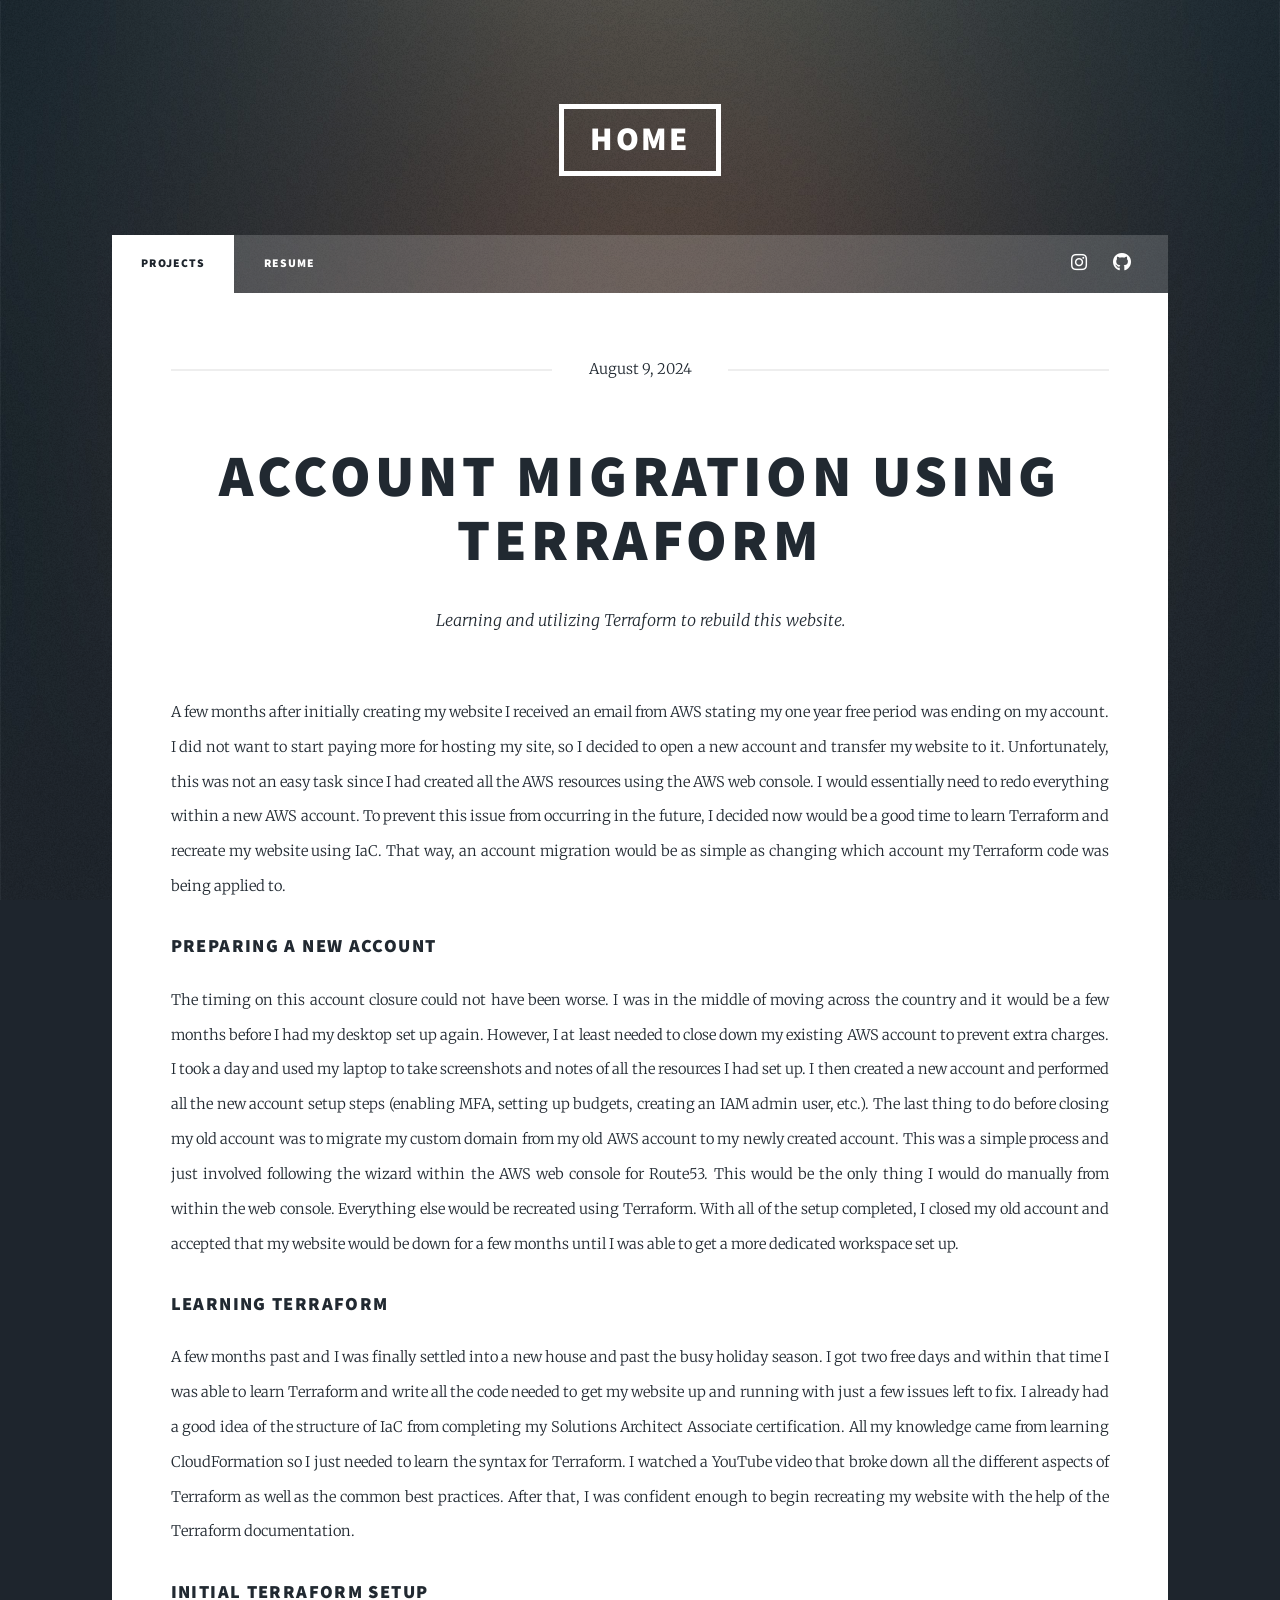
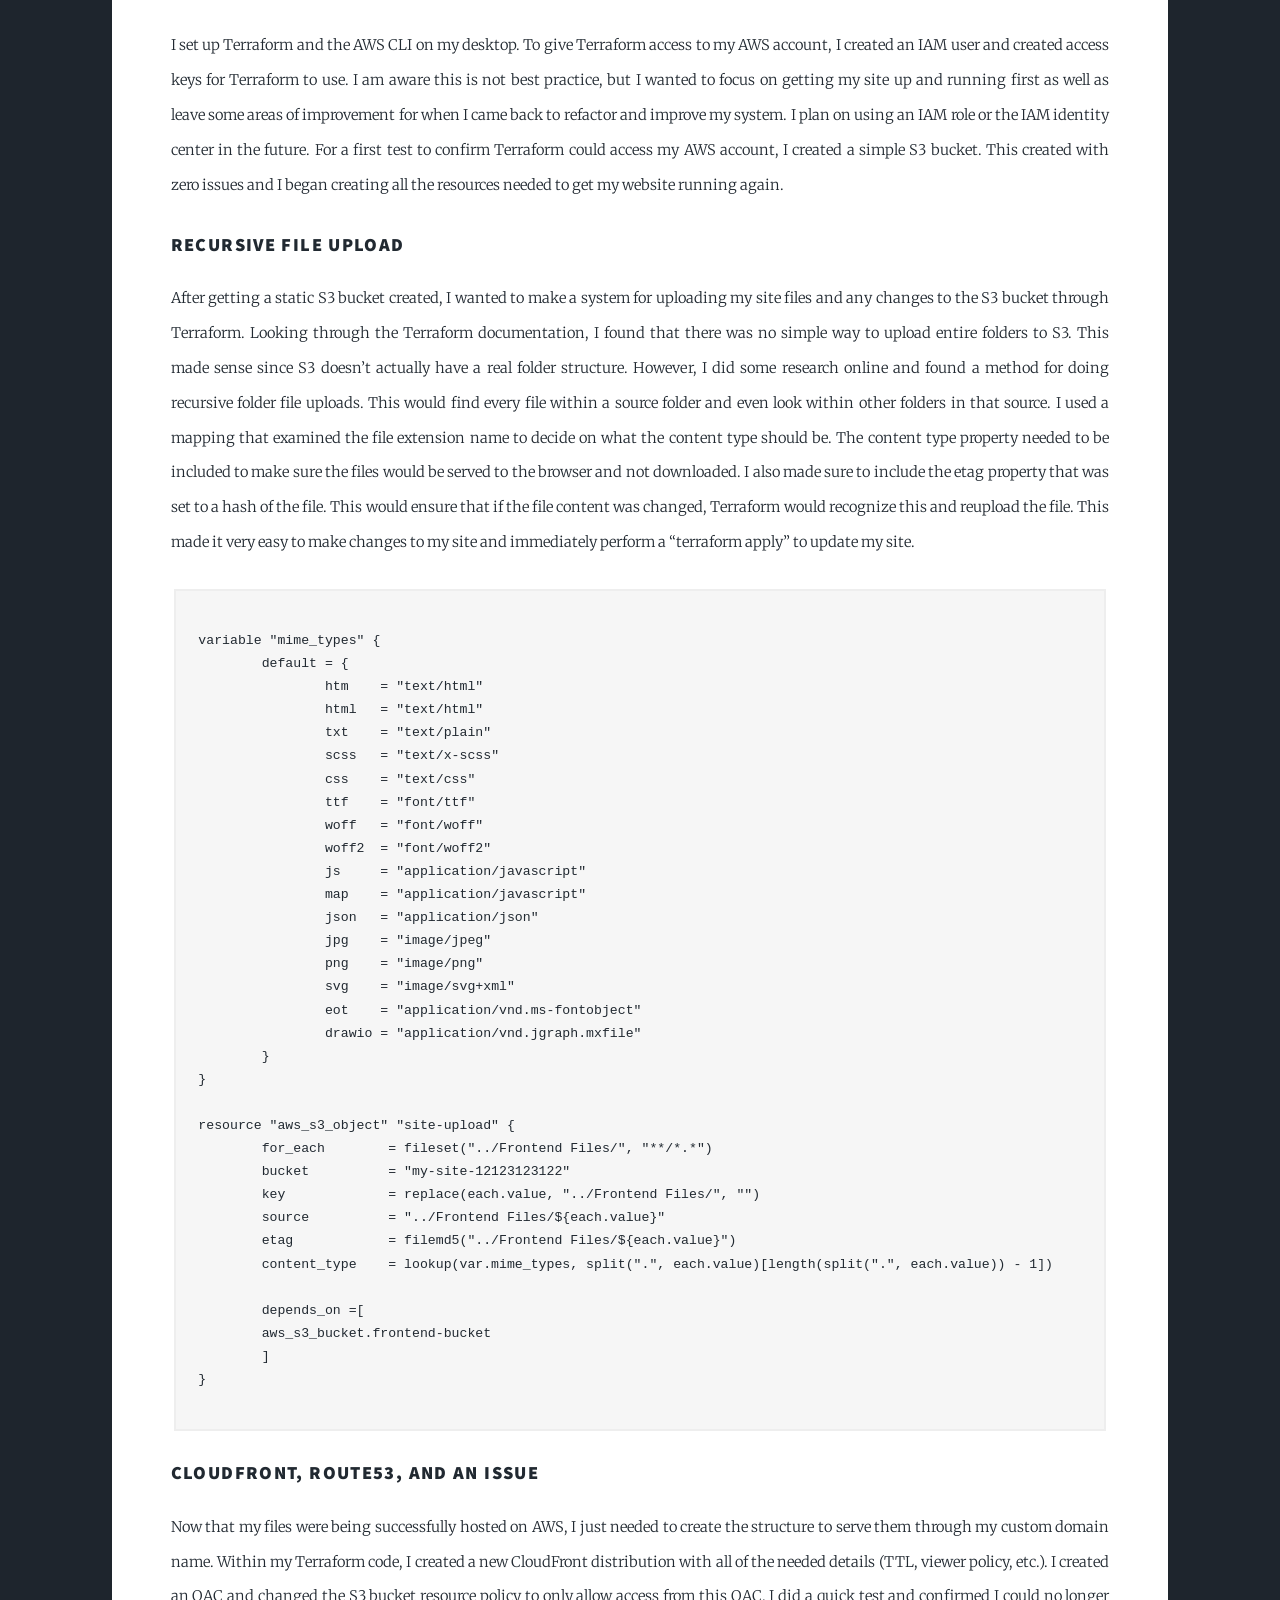
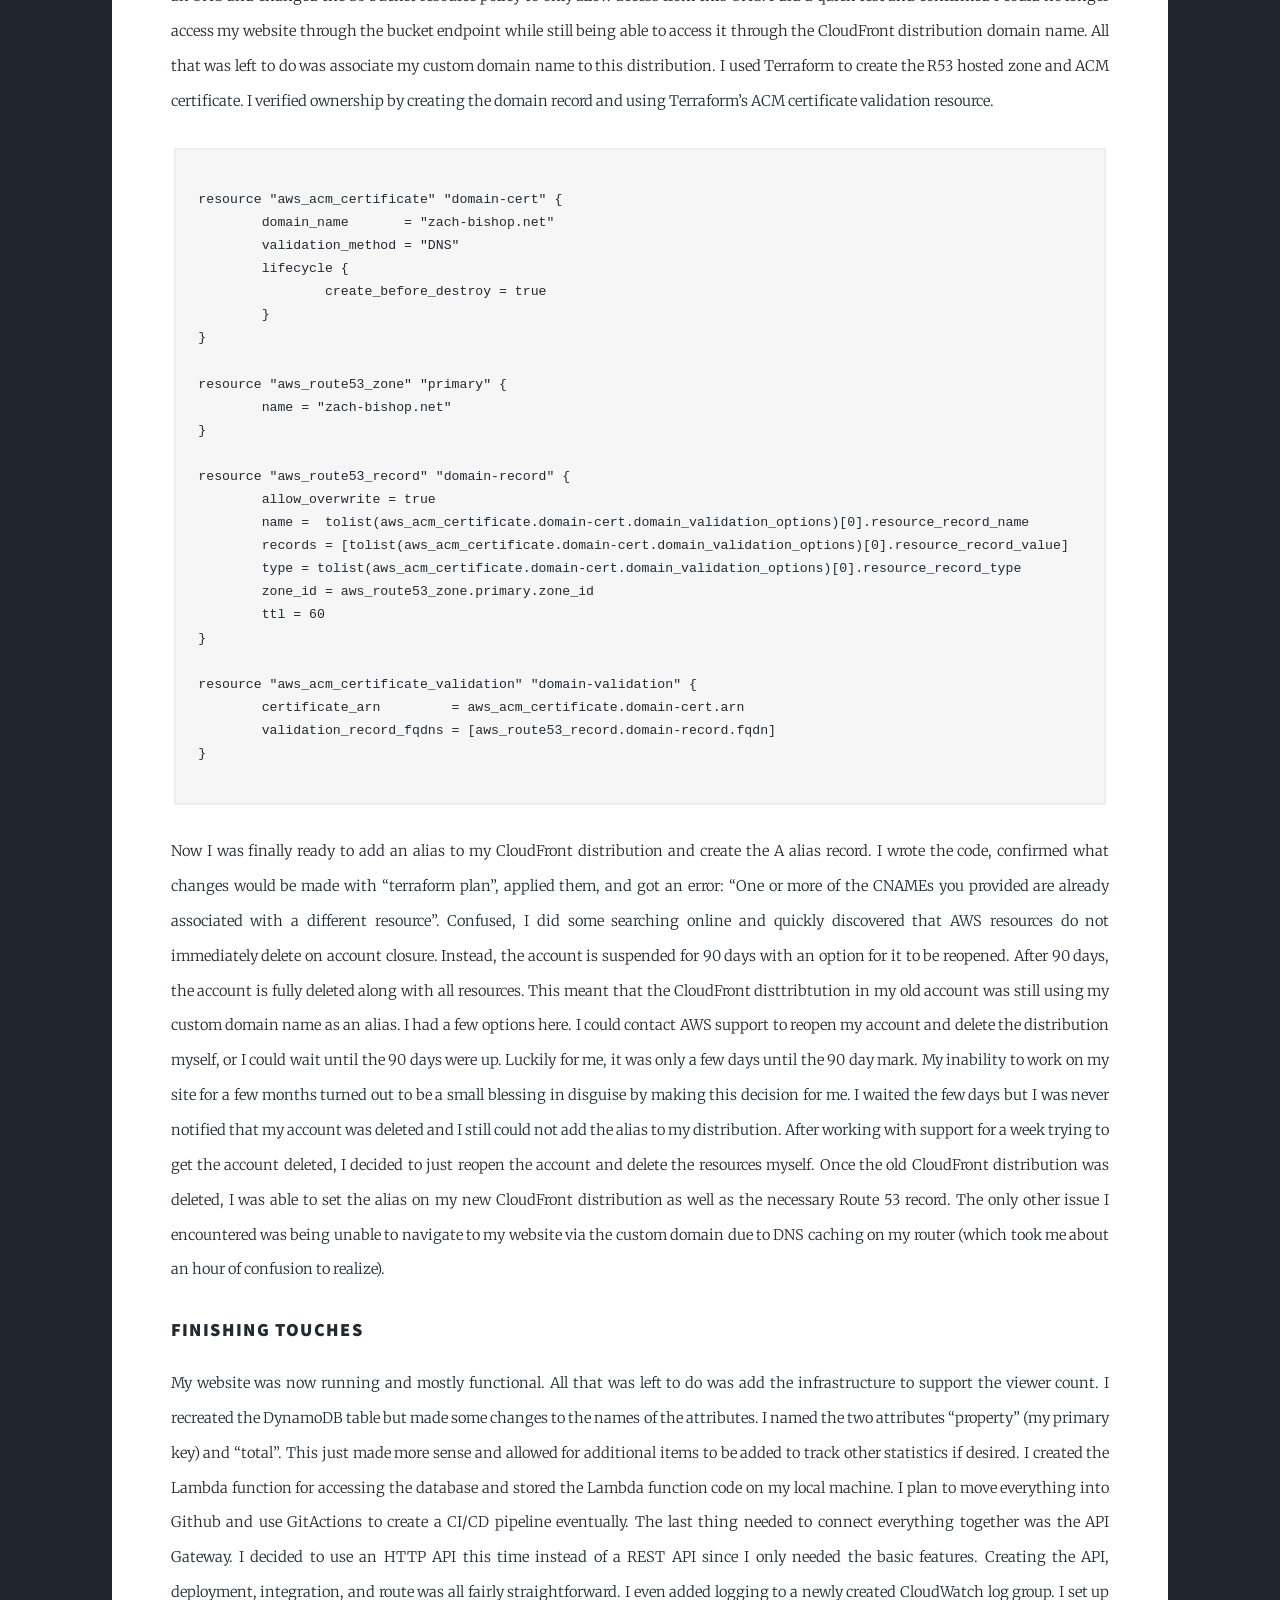
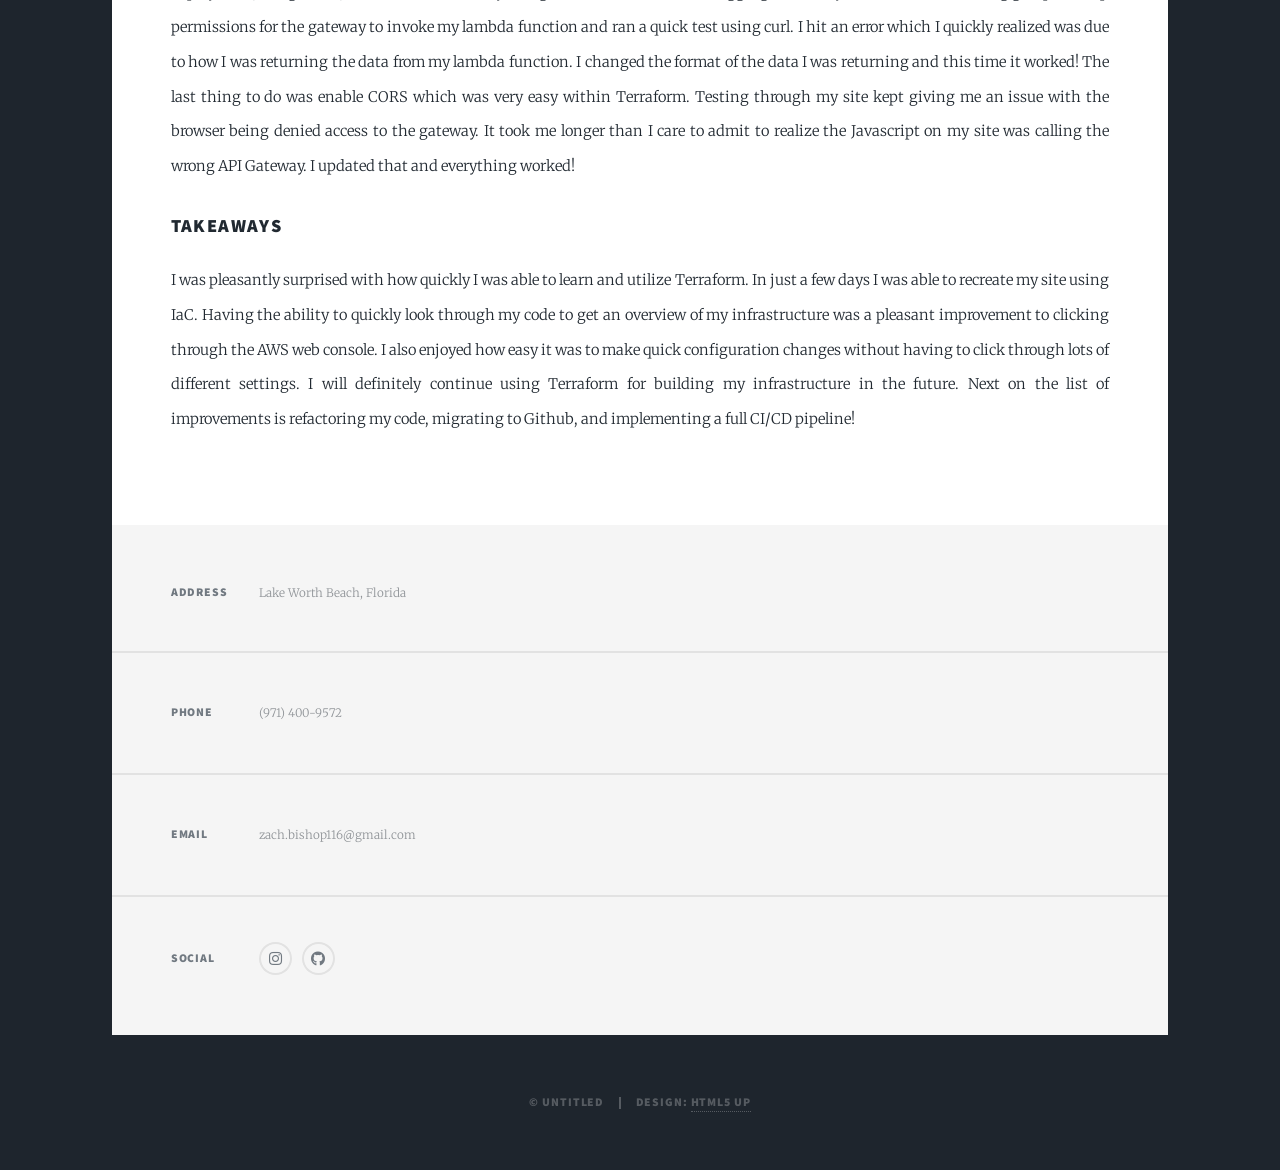
==== site/account_migration_post.html @ 1897e654 "initial infrastructure and site setup" ====
<!DOCTYPE HTML>
<!--
	Massively by HTML5 UP
	html5up.net | @ajlkn
	Free for personal and commercial use under the CCA 3.0 license (html5up.net/license)
-->
<html>
	<head>
		<title>Zach's Site - Account Migration</title>
		<meta charset="utf-8" />
		<meta name="viewport" content="width=device-width, initial-scale=1, user-scalable=no" />
		<link rel="stylesheet" href="assets/css/main.css" />
		<noscript><link rel="stylesheet" href="assets/css/noscript.css" /></noscript>
	</head>
	<body class="is-preload">

		<!-- Wrapper -->
			<div id="wrapper">

				<!-- Header -->
					<header id="header">
						<a href="index.html" class="logo">Home</a>
					</header>

				<!-- Nav -->
					<nav id="nav">
						<ul class="links">
							<li class="active"><a href="index.html">Projects</a></li>
							<li><a href="resume.html">Resume</a></li>
						</ul>
						<ul class="icons">
							<li><a href="https://www.instagram.com/zach_the_bish/" class="icon brands fa-instagram"><span class="label">Instagram</span></a></li>
							<li><a href="https://github.com/Zach116" class="icon brands fa-github"><span class="label">GitHub</span></a></li>
						</ul>
					</nav>

				<!-- Main -->
					<div id="main">

						<!-- Post -->
							<section class="post">
								<header class="major">
									<span class="date">August 9, 2024</span>
									<h1>Account Migration Using Terraform</h1>
									<p>Learning and utilizing Terraform to rebuild this website.</p>
								</header>


								<p>A few months after initially creating my website I received an email from AWS stating my one year free period was ending on my account. I did not want to start paying more for hosting my site, so I decided to open a new account and transfer my website to it. Unfortunately, this was not an easy task since I had created all the AWS resources using the AWS web console. I would essentially need to redo everything within a new AWS account. To prevent this issue from occurring in the future, I decided now would be a good time to learn Terraform and recreate my website using IaC. That way, an account migration would be as simple as changing which account my Terraform code was being applied to.</p>

								<h3>Preparing a New Account</h3>
								<p>The timing on this account closure could not have been worse. I was in the middle of moving across the country and it would be a few months before I had my desktop set up again. However, I at least needed to close down my existing AWS account to prevent extra charges. I took a day and used my laptop to take screenshots and notes of all the resources I had set up. I then created a new account and performed all the new account setup steps (enabling MFA, setting up budgets, creating an IAM admin user, etc.). The last thing to do before closing my old account was to migrate my custom domain from my old AWS account to my newly created account. This was a simple process and just involved following the wizard within the AWS web console for Route53. This would be the only thing I would do manually from within the web console. Everything else would be recreated using Terraform. With all of the setup completed, I closed my old account and accepted that my website would be down for a few months until I was able to get a more dedicated workspace set up.</p>
								
								<h3>Learning Terraform</h3>
								<p>A few months past and I was finally settled into a new house and past the busy holiday season. I got two free days and within that time I was able to learn Terraform and write all the code needed to get my website up and running with just a few issues left to fix. I already had a good idea of the structure of IaC from completing my Solutions Architect Associate certification. All my knowledge came from learning CloudFormation so I just needed to learn the syntax for Terraform. I watched a YouTube video that broke down all the different aspects of Terraform as well as the common best practices. After that, I was confident enough to begin recreating my website with the help of the Terraform documentation.</p>

								<h3>Initial Terraform Setup</h3>
								<p>I set up Terraform and the AWS CLI on my desktop. To give Terraform access to my AWS account, I created an IAM user and created access keys for Terraform to use. I am aware this is not best practice, but I wanted to focus on getting my site up and running first as well as leave some areas of improvement for when I came back to refactor and improve my system. I plan on using an IAM role or the IAM identity center in the future. For a first test to confirm Terraform could access my AWS account, I created a simple S3 bucket. This created with zero issues and I began creating all the resources needed to get my website running again.</p>

								<h3>Recursive File Upload</h3>
								<p>After getting a static S3 bucket created, I wanted to make a system for uploading my site files and any changes to the S3 bucket through Terraform. Looking through the Terraform documentation, I found that there was no simple way to upload entire folders to S3. This made sense since S3 doesn’t actually have a real folder structure. However, I did some research online and found a method for doing recursive folder file uploads. This would find every file within a source folder and even look within other folders in that source. I used a mapping that examined the file extension name to decide on what the content type should be. The content type property needed to be included to make sure the files would be served to the browser and not downloaded. I also made sure to include the etag property that was set to a hash of the file. This would ensure that if the file content was changed, Terraform would recognize this and reupload the file. This made it very easy to make changes to my site and immediately perform a “terraform apply” to update my site.</p>
								<pre><code>
variable "mime_types" {
	default = {
		htm    = "text/html"
		html   = "text/html"
		txt    = "text/plain"
		scss   = "text/x-scss"
		css    = "text/css"
		ttf    = "font/ttf"
		woff   = "font/woff"
		woff2  = "font/woff2"
		js     = "application/javascript"
		map    = "application/javascript"
		json   = "application/json"
		jpg    = "image/jpeg"
		png    = "image/png"
		svg    = "image/svg+xml"
		eot    = "application/vnd.ms-fontobject"
		drawio = "application/vnd.jgraph.mxfile"
	}
}
	
resource "aws_s3_object" "site-upload" {
	for_each        = fileset("../Frontend Files/", "**/*.*")
	bucket          = "my-site-12123123122"
	key             = replace(each.value, "../Frontend Files/", "")
	source          = "../Frontend Files/${each.value}"
	etag            = filemd5("../Frontend Files/${each.value}")
	content_type    = lookup(var.mime_types, split(".", each.value)[length(split(".", each.value)) - 1])

	depends_on =[
	aws_s3_bucket.frontend-bucket
	]
}
								</code></pre>
								
								<h3>CloudFront, Route53, and an Issue</h3>
								<p>Now that my files were being successfully hosted on AWS, I just needed to create the structure to serve them through my custom domain name. Within my Terraform code, I created a new CloudFront distribution with all of the needed details (TTL, viewer policy, etc.). I created an OAC and changed the S3 bucket resource policy to only allow access from this OAC. I did a quick test and confirmed I could no longer access my website through the bucket endpoint while still being able to access it through the CloudFront distribution domain name. All that was left to do was associate my custom domain name to this distribution. I used Terraform to create the R53 hosted zone and ACM certificate. I verified ownership by creating the domain record and using Terraform’s ACM certificate validation resource.</p>
								<pre><code>
resource "aws_acm_certificate" "domain-cert" {
	domain_name       = "zach-bishop.net"
	validation_method = "DNS"
	lifecycle {
		create_before_destroy = true
	}
}
	
resource "aws_route53_zone" "primary" {
	name = "zach-bishop.net"
}
	
resource "aws_route53_record" "domain-record" {
	allow_overwrite = true
	name =  tolist(aws_acm_certificate.domain-cert.domain_validation_options)[0].resource_record_name
	records = [tolist(aws_acm_certificate.domain-cert.domain_validation_options)[0].resource_record_value]
	type = tolist(aws_acm_certificate.domain-cert.domain_validation_options)[0].resource_record_type
	zone_id = aws_route53_zone.primary.zone_id
	ttl = 60
}
	
resource "aws_acm_certificate_validation" "domain-validation" {
	certificate_arn         = aws_acm_certificate.domain-cert.arn
	validation_record_fqdns = [aws_route53_record.domain-record.fqdn]
}
								</code></pre>
								<p>Now I was finally ready to add an alias to my CloudFront distribution and create the A alias record. I wrote the code, confirmed what changes would be made with “terraform plan”, applied them, and got an error: “One or more of the CNAMEs you provided are already associated with a different resource”. Confused, I did some searching online and quickly discovered that AWS resources do not immediately delete on account closure. Instead, the account is suspended for 90 days with an option for it to be reopened. After 90 days, the account is fully deleted along with all resources. This meant that the CloudFront disttribtution in my old account was still using my custom domain name as an alias. I had a few options here. I could contact AWS support to reopen my account and delete the distribution myself, or I could wait until the 90 days were up. Luckily for me, it was only a few days until the 90 day mark. My inability to work on my site for a few months turned out to be a small blessing in disguise by making this decision for me. I waited the few days but I was never notified that my account was deleted and I still could not add the alias to my distribution. After working with support for a week trying to get the account deleted, I decided to just reopen the account and delete the resources myself. Once the old CloudFront distribution was deleted, I was able to set the alias on my new CloudFront distribution as well as the necessary Route 53 record. The only other issue I encountered was being unable to navigate to my website via the custom domain due to DNS caching on my router (which took me about an hour of confusion to realize).</p>

								<h3>Finishing Touches</h3>
								<p>My website was now running and mostly functional. All that was left to do was add the infrastructure to support the viewer count. I recreated the DynamoDB table but made some changes to the names of the attributes. I named the two attributes “property” (my primary key) and “total”. This just made more sense and allowed for additional items to be added to track other statistics if desired. I created the Lambda function for accessing the database and stored the Lambda function code on my local machine. I plan to move everything into Github and use GitActions to create a CI/CD pipeline eventually. The last thing needed to connect everything together was the API Gateway. I decided to use an HTTP API this time instead of a REST API since I only needed the basic features. Creating the API, deployment, integration, and route was all fairly straightforward. I even added logging to a newly created CloudWatch log group. I set up permissions for the gateway to invoke my lambda function and ran a quick test using curl. I hit an error which I quickly realized was due to how I was returning the data from my lambda function. I changed the format of the data I was returning and this time it worked! The last thing to do was enable CORS which was very easy within Terraform. Testing through my site kept giving me an issue with the browser being denied access to the gateway. It took me longer than I care to admit to realize the Javascript on my site was calling the wrong API Gateway. I updated that and everything worked!</p>

								<h3>Takeaways</h3>
								<p>I was pleasantly surprised with how quickly I was able to learn and utilize Terraform. In just a few days I was able to recreate my site using IaC. Having the ability to quickly look through my code to get an overview of my infrastructure was a pleasant improvement to clicking through the AWS web console. I also enjoyed how easy it was to make quick configuration changes without having to click through lots of different settings. I will definitely continue using Terraform for building my infrastructure in the future. Next on the list of improvements is refactoring my code, migrating to Github, and implementing a full CI/CD pipeline!</p>
							</section>
					</div>

				<!-- Footer -->
					<footer id="footer">
						<section class="split contact">
							<section class="alt">
								<h3>Address</h3>
								<p>Lake Worth Beach, Florida</p>
							</section>
							<section>
								<h3>Phone</h3>
								<p>(971) 400-9572</a></p>
							</section>
							<section>
								<h3>Email</h3>
								<p>zach.bishop116@gmail.com</a></p>
							</section>
							<section>
								<h3>Social</h3>
								<ul class="icons alt">
									<li><a href="https://www.instagram.com/zach_the_bish/" class="icon brands alt fa-instagram"><span class="label">Instagram</span></a></li>
									<li><a href="https://github.com/Zach116" class="icon brands alt fa-github"><span class="label">GitHub</span></a></li>
								</ul>
							</section>
						</section>
					</footer>

				<!-- Copyright -->
					<div id="copyright">
						<ul><li>&copy; Untitled</li><li>Design: <a href="https://html5up.net">HTML5 UP</a></li></ul>
					</div>

			</div>

		<!-- Scripts -->
			<script src="assets/js/jquery.min.js"></script>
			<script src="assets/js/jquery.scrollex.min.js"></script>
			<script src="assets/js/jquery.scrolly.min.js"></script>
			<script src="assets/js/browser.min.js"></script>
			<script src="assets/js/breakpoints.min.js"></script>
			<script src="assets/js/util.js"></script>
			<script src="assets/js/main.js"></script>

	</body>
</html>
---- site/assets/css/main.css ----
@import url(fontawesome-all.min.css);
@import url("https://fonts.googleapis.com/css?family=Merriweather:300,700,300italic,700italic|Source+Sans+Pro:900");

/*
	Massively by HTML5 UP
	html5up.net | @ajlkn
	Free for personal and commercial use under the CCA 3.0 license (html5up.net/license)
*/

html, body, div, span, applet, object,
iframe, h1, h2, h3, h4, h5, h6, p, blockquote,
pre, a, abbr, acronym, address, big, cite,
code, del, dfn, em, img, ins, kbd, q, s, samp,
small, strike, strong, sub, sup, tt, var, b,
u, i, center, dl, dt, dd, ol, ul, li, fieldset,
form, label, legend, table, caption, tbody,
tfoot, thead, tr, th, td, article, aside,
canvas, details, embed, figure, figcaption,
footer, header, hgroup, menu, nav, output, ruby,
section, summary, time, mark, audio, video {
	margin: 0;
	padding: 0;
	border: 0;
	font-size: 100%;
	font: inherit;
	vertical-align: baseline;}

article, aside, details, figcaption, figure,
footer, header, hgroup, menu, nav, section {
	display: block;}

body {
	line-height: 1;
}

ol, ul {
	list-style: none;
}

blockquote, q {
	quotes: none;
}

	blockquote:before, blockquote:after, q:before, q:after {
		content: '';
		content: none;
	}

table {
	border-collapse: collapse;
	border-spacing: 0;
}

body {
	-webkit-text-size-adjust: none;
}

mark {
	background-color: transparent;
	color: inherit;
}

input::-moz-focus-inner {
	border: 0;
	padding: 0;
}

input, select, textarea {
	-moz-appearance: none;
	-webkit-appearance: none;
	-ms-appearance: none;
	appearance: none;
}

/* Basic */

	@-ms-viewport {
		width: device-width;
	}

	body {
		-ms-overflow-style: scrollbar;
	}

	@media screen and (max-width: 480px) {

		html, body {
			min-width: 320px;
		}

	}

	html {
		box-sizing: border-box;
	}

	*, *:before, *:after {
		box-sizing: inherit;
	}

	body {
		background-color: #1e252d;
	}

		body.is-preload *, body.is-preload *:before, body.is-preload *:after {
			-moz-animation: none !important;
			-webkit-animation: none !important;
			-ms-animation: none !important;
			animation: none !important;
			-moz-transition: none !important;
			-webkit-transition: none !important;
			-ms-transition: none !important;
			transition: none !important;
		}

/* Type */

	html {
		font-size: 16pt;
	}

		@media screen and (max-width: 1680px) {

			html {
				font-size: 12pt;
			}

		}

		@media screen and (max-width: 1280px) {

			html {
				font-size: 11pt;
			}

		}

		@media screen and (max-width: 360px) {

			html {
				font-size: 10pt;
			}

		}

	body {
		color: #212931;
	}

	body, input, select, textarea {
		font-family: "Merriweather", Georgia, serif;
		font-weight: 300;
		font-size: 1rem;
		line-height: 2.375;
	}

	a {
		-moz-transition: color 0.2s ease-in-out, background-color 0.2s ease-in-out, border-color 0.2s ease-in-out, box-shadow 0.2s ease-in-out;
		-webkit-transition: color 0.2s ease-in-out, background-color 0.2s ease-in-out, border-color 0.2s ease-in-out, box-shadow 0.2s ease-in-out;
		-ms-transition: color 0.2s ease-in-out, background-color 0.2s ease-in-out, border-color 0.2s ease-in-out, box-shadow 0.2s ease-in-out;
		transition: color 0.2s ease-in-out, background-color 0.2s ease-in-out, border-color 0.2s ease-in-out, box-shadow 0.2s ease-in-out;
		border-bottom: dotted 1px;
		text-decoration: none;
	}

		a:hover {
			border-bottom-color: transparent;
		}

	strong, b {
		font-weight: 600;
	}

	em, i {
		font-style: italic;
	}

	p {
		text-align: justify;
		margin: 0 0 2rem 0;
	}

	h1, h2, h3, h4, h5, h6 {
		font-family: "Source Sans Pro", Helvetica, sans-serif;
		font-weight: 900;
		line-height: 1.5;
		letter-spacing: 0.075em;
		text-transform: uppercase;
		margin: 0 0 1rem 0;
	}

		h1 a, h2 a, h3 a, h4 a, h5 a, h6 a {
			border-bottom: 0;
			color: inherit;
			text-decoration: none;
		}

	h1 {
		font-size: 4rem;
		line-height: 1.1;
		margin: 0 0 2rem 0;
	}

	h2 {
		font-size: 1.75rem;
		line-height: 1.3;
		margin: 0 0 1.5rem 0;
	}

	h3 {
		font-size: 1.25rem;
		margin: 0 0 1.5rem 0;
	}

	h4 {
		font-size: 1rem;
	}

	h5 {
		font-size: 0.9rem;
	}

	h6 {
		font-size: 0.8rem;
	}

	sub {
		font-size: 0.8rem;
		position: relative;
		top: 0.5rem;
	}

	sup {
		font-size: 0.8rem;
		position: relative;
		top: -0.5rem;
	}

	blockquote {
		border-left: solid 4px;
		font-style: italic;
		margin: 0 0 2rem 0;
		padding: 0.5rem 0 0.5rem 2rem;
	}

	code {
		border: solid 2px;
		font-family: "Courier New", monospace;
		font-size: 0.9rem;
		margin: 0 0.25rem;
		padding: 0.25rem 0.65rem;
	}

	pre {
		-webkit-overflow-scrolling: touch;
		font-family: "Courier New", monospace;
		font-size: 0.9rem;
		margin: 0 0 2rem 0;
	}

		pre code {
			display: block;
			line-height: 1.75;
			padding: 1rem 1.5rem;
			overflow-x: auto;
		}

	hr {
		border: 0;
		border-bottom: solid 2px;
		margin: 3rem 0;
	}

		hr.major {
			margin: 5rem 0;
		}

	.align-left {
		text-align: left;
	}

	.align-center {
		text-align: center;
	}

	.align-right {
		text-align: right;
	}

	input, select, textarea {
		color: #212931;
	}

	a {
		color: #212931;
		border-bottom-color: rgba(33, 41, 49, 0.5);
	}

		a:hover {
			border-bottom-color: transparent;
			color: #18bfef !important;
		}

	strong, b {
		color: #212931;
	}

	h1, h2, h3, h4, h5, h6 {
		color: #212931;
	}

	blockquote {
		border-left-color: #eeeeee;
	}

	code {
		background: rgba(220, 220, 220, 0.25);
		border-color: #eeeeee;
	}

	hr {
		border-bottom-color: #eeeeee;
	}

/* Row */

	.row {
		display: flex;
		flex-wrap: wrap;
		box-sizing: border-box;
		align-items: stretch;
	}

		.row > * {
			box-sizing: border-box;
		}

		.row.gtr-uniform > * > :last-child {
			margin-bottom: 0;
		}

		.row.aln-left {
			justify-content: flex-start;
		}

		.row.aln-center {
			justify-content: center;
		}

		.row.aln-right {
			justify-content: flex-end;
		}

		.row.aln-top {
			align-items: flex-start;
		}

		.row.aln-middle {
			align-items: center;
		}

		.row.aln-bottom {
			align-items: flex-end;
		}

		.row > .imp {
			order: -1;
		}

		.row > .col-1 {
			width: 8.33333%;
		}

		.row > .off-1 {
			margin-left: 8.33333%;
		}

		.row > .col-2 {
			width: 16.66667%;
		}

		.row > .off-2 {
			margin-left: 16.66667%;
		}

		.row > .col-3 {
			width: 25%;
		}

		.row > .off-3 {
			margin-left: 25%;
		}

		.row > .col-4 {
			width: 33.33333%;
		}

		.row > .off-4 {
			margin-left: 33.33333%;
		}

		.row > .col-5 {
			width: 41.66667%;
		}

		.row > .off-5 {
			margin-left: 41.66667%;
		}

		.row > .col-6 {
			width: 50%;
		}

		.row > .off-6 {
			margin-left: 50%;
		}

		.row > .col-7 {
			width: 58.33333%;
		}

		.row > .off-7 {
			margin-left: 58.33333%;
		}

		.row > .col-8 {
			width: 66.66667%;
		}

		.row > .off-8 {
			margin-left: 66.66667%;
		}

		.row > .col-9 {
			width: 75%;
		}

		.row > .off-9 {
			margin-left: 75%;
		}

		.row > .col-10 {
			width: 83.33333%;
		}

		.row > .off-10 {
			margin-left: 83.33333%;
		}

		.row > .col-11 {
			width: 91.66667%;
		}

		.row > .off-11 {
			margin-left: 91.66667%;
		}

		.row > .col-12 {
			width: 100%;
		}

		.row > .off-12 {
			margin-left: 100%;
		}

		.row.gtr-0 {
			margin-top: 0;
			margin-left: 0rem;
		}

			.row.gtr-0 > * {
				padding: 0 0 0 0rem;
			}

			.row.gtr-0.gtr-uniform {
				margin-top: 0rem;
			}

				.row.gtr-0.gtr-uniform > * {
					padding-top: 0rem;
				}

		.row.gtr-25 {
			margin-top: 0;
			margin-left: -0.375rem;
		}

			.row.gtr-25 > * {
				padding: 0 0 0 0.375rem;
			}

			.row.gtr-25.gtr-uniform {
				margin-top: -0.375rem;
			}

				.row.gtr-25.gtr-uniform > * {
					padding-top: 0.375rem;
				}

		.row.gtr-50 {
			margin-top: 0;
			margin-left: -0.75rem;
		}

			.row.gtr-50 > * {
				padding: 0 0 0 0.75rem;
			}

			.row.gtr-50.gtr-uniform {
				margin-top: -0.75rem;
			}

				.row.gtr-50.gtr-uniform > * {
					padding-top: 0.75rem;
				}

		.row {
			margin-top: 0;
			margin-left: -1.5rem;
		}

			.row > * {
				padding: 0 0 0 1.5rem;
			}

			.row.gtr-uniform {
				margin-top: -1.5rem;
			}

				.row.gtr-uniform > * {
					padding-top: 1.5rem;
				}

		.row.gtr-150 {
			margin-top: 0;
			margin-left: -2.25rem;
		}

			.row.gtr-150 > * {
				padding: 0 0 0 2.25rem;
			}

			.row.gtr-150.gtr-uniform {
				margin-top: -2.25rem;
			}

				.row.gtr-150.gtr-uniform > * {
					padding-top: 2.25rem;
				}

		.row.gtr-200 {
			margin-top: 0;
			margin-left: -3rem;
		}

			.row.gtr-200 > * {
				padding: 0 0 0 3rem;
			}

			.row.gtr-200.gtr-uniform {
				margin-top: -3rem;
			}

				.row.gtr-200.gtr-uniform > * {
					padding-top: 3rem;
				}

		@media screen and (max-width: 1680px) {

			.row {
				display: flex;
				flex-wrap: wrap;
				box-sizing: border-box;
				align-items: stretch;
			}

				.row > * {
					box-sizing: border-box;
				}

				.row.gtr-uniform > * > :last-child {
					margin-bottom: 0;
				}

				.row.aln-left {
					justify-content: flex-start;
				}

				.row.aln-center {
					justify-content: center;
				}

				.row.aln-right {
					justify-content: flex-end;
				}

				.row.aln-top {
					align-items: flex-start;
				}

				.row.aln-middle {
					align-items: center;
				}

				.row.aln-bottom {
					align-items: flex-end;
				}

				.row > .imp-xlarge {
					order: -1;
				}

				.row > .col-1-xlarge {
					width: 8.33333%;
				}

				.row > .off-1-xlarge {
					margin-left: 8.33333%;
				}

				.row > .col-2-xlarge {
					width: 16.66667%;
				}

				.row > .off-2-xlarge {
					margin-left: 16.66667%;
				}

				.row > .col-3-xlarge {
					width: 25%;
				}

				.row > .off-3-xlarge {
					margin-left: 25%;
				}

				.row > .col-4-xlarge {
					width: 33.33333%;
				}

				.row > .off-4-xlarge {
					margin-left: 33.33333%;
				}

				.row > .col-5-xlarge {
					width: 41.66667%;
				}

				.row > .off-5-xlarge {
					margin-left: 41.66667%;
				}

				.row > .col-6-xlarge {
					width: 50%;
				}

				.row > .off-6-xlarge {
					margin-left: 50%;
				}

				.row > .col-7-xlarge {
					width: 58.33333%;
				}

				.row > .off-7-xlarge {
					margin-left: 58.33333%;
				}

				.row > .col-8-xlarge {
					width: 66.66667%;
				}

				.row > .off-8-xlarge {
					margin-left: 66.66667%;
				}

				.row > .col-9-xlarge {
					width: 75%;
				}

				.row > .off-9-xlarge {
					margin-left: 75%;
				}

				.row > .col-10-xlarge {
					width: 83.33333%;
				}

				.row > .off-10-xlarge {
					margin-left: 83.33333%;
				}

				.row > .col-11-xlarge {
					width: 91.66667%;
				}

				.row > .off-11-xlarge {
					margin-left: 91.66667%;
				}

				.row > .col-12-xlarge {
					width: 100%;
				}

				.row > .off-12-xlarge {
					margin-left: 100%;
				}

				.row.gtr-0 {
					margin-top: 0;
					margin-left: 0rem;
				}

					.row.gtr-0 > * {
						padding: 0 0 0 0rem;
					}

					.row.gtr-0.gtr-uniform {
						margin-top: 0rem;
					}

						.row.gtr-0.gtr-uniform > * {
							padding-top: 0rem;
						}

				.row.gtr-25 {
					margin-top: 0;
					margin-left: -0.375rem;
				}

					.row.gtr-25 > * {
						padding: 0 0 0 0.375rem;
					}

					.row.gtr-25.gtr-uniform {
						margin-top: -0.375rem;
					}

						.row.gtr-25.gtr-uniform > * {
							padding-top: 0.375rem;
						}

				.row.gtr-50 {
					margin-top: 0;
					margin-left: -0.75rem;
				}

					.row.gtr-50 > * {
						padding: 0 0 0 0.75rem;
					}

					.row.gtr-50.gtr-uniform {
						margin-top: -0.75rem;
					}

						.row.gtr-50.gtr-uniform > * {
							padding-top: 0.75rem;
						}

				.row {
					margin-top: 0;
					margin-left: -1.5rem;
				}

					.row > * {
						padding: 0 0 0 1.5rem;
					}

					.row.gtr-uniform {
						margin-top: -1.5rem;
					}

						.row.gtr-uniform > * {
							padding-top: 1.5rem;
						}

				.row.gtr-150 {
					margin-top: 0;
					margin-left: -2.25rem;
				}

					.row.gtr-150 > * {
						padding: 0 0 0 2.25rem;
					}

					.row.gtr-150.gtr-uniform {
						margin-top: -2.25rem;
					}

						.row.gtr-150.gtr-uniform > * {
							padding-top: 2.25rem;
						}

				.row.gtr-200 {
					margin-top: 0;
					margin-left: -3rem;
				}

					.row.gtr-200 > * {
						padding: 0 0 0 3rem;
					}

					.row.gtr-200.gtr-uniform {
						margin-top: -3rem;
					}

						.row.gtr-200.gtr-uniform > * {
							padding-top: 3rem;
						}

		}

		@media screen and (max-width: 1280px) {

			.row {
				display: flex;
				flex-wrap: wrap;
				box-sizing: border-box;
				align-items: stretch;
			}

				.row > * {
					box-sizing: border-box;
				}

				.row.gtr-uniform > * > :last-child {
					margin-bottom: 0;
				}

				.row.aln-left {
					justify-content: flex-start;
				}

				.row.aln-center {
					justify-content: center;
				}

				.row.aln-right {
					justify-content: flex-end;
				}

				.row.aln-top {
					align-items: flex-start;
				}

				.row.aln-middle {
					align-items: center;
				}

				.row.aln-bottom {
					align-items: flex-end;
				}

				.row > .imp-large {
					order: -1;
				}

				.row > .col-1-large {
					width: 8.33333%;
				}

				.row > .off-1-large {
					margin-left: 8.33333%;
				}

				.row > .col-2-large {
					width: 16.66667%;
				}

				.row > .off-2-large {
					margin-left: 16.66667%;
				}

				.row > .col-3-large {
					width: 25%;
				}

				.row > .off-3-large {
					margin-left: 25%;
				}

				.row > .col-4-large {
					width: 33.33333%;
				}

				.row > .off-4-large {
					margin-left: 33.33333%;
				}

				.row > .col-5-large {
					width: 41.66667%;
				}

				.row > .off-5-large {
					margin-left: 41.66667%;
				}

				.row > .col-6-large {
					width: 50%;
				}

				.row > .off-6-large {
					margin-left: 50%;
				}

				.row > .col-7-large {
					width: 58.33333%;
				}

				.row > .off-7-large {
					margin-left: 58.33333%;
				}

				.row > .col-8-large {
					width: 66.66667%;
				}

				.row > .off-8-large {
					margin-left: 66.66667%;
				}

				.row > .col-9-large {
					width: 75%;
				}

				.row > .off-9-large {
					margin-left: 75%;
				}

				.row > .col-10-large {
					width: 83.33333%;
				}

				.row > .off-10-large {
					margin-left: 83.33333%;
				}

				.row > .col-11-large {
					width: 91.66667%;
				}

				.row > .off-11-large {
					margin-left: 91.66667%;
				}

				.row > .col-12-large {
					width: 100%;
				}

				.row > .off-12-large {
					margin-left: 100%;
				}

				.row.gtr-0 {
					margin-top: 0;
					margin-left: 0rem;
				}

					.row.gtr-0 > * {
						padding: 0 0 0 0rem;
					}

					.row.gtr-0.gtr-uniform {
						margin-top: 0rem;
					}

						.row.gtr-0.gtr-uniform > * {
							padding-top: 0rem;
						}

				.row.gtr-25 {
					margin-top: 0;
					margin-left: -0.375rem;
				}

					.row.gtr-25 > * {
						padding: 0 0 0 0.375rem;
					}

					.row.gtr-25.gtr-uniform {
						margin-top: -0.375rem;
					}

						.row.gtr-25.gtr-uniform > * {
							padding-top: 0.375rem;
						}

				.row.gtr-50 {
					margin-top: 0;
					margin-left: -0.75rem;
				}

					.row.gtr-50 > * {
						padding: 0 0 0 0.75rem;
					}

					.row.gtr-50.gtr-uniform {
						margin-top: -0.75rem;
					}

						.row.gtr-50.gtr-uniform > * {
							padding-top: 0.75rem;
						}

				.row {
					margin-top: 0;
					margin-left: -1.5rem;
				}

					.row > * {
						padding: 0 0 0 1.5rem;
					}

					.row.gtr-uniform {
						margin-top: -1.5rem;
					}

						.row.gtr-uniform > * {
							padding-top: 1.5rem;
						}

				.row.gtr-150 {
					margin-top: 0;
					margin-left: -2.25rem;
				}

					.row.gtr-150 > * {
						padding: 0 0 0 2.25rem;
					}

					.row.gtr-150.gtr-uniform {
						margin-top: -2.25rem;
					}

						.row.gtr-150.gtr-uniform > * {
							padding-top: 2.25rem;
						}

				.row.gtr-200 {
					margin-top: 0;
					margin-left: -3rem;
				}

					.row.gtr-200 > * {
						padding: 0 0 0 3rem;
					}

					.row.gtr-200.gtr-uniform {
						margin-top: -3rem;
					}

						.row.gtr-200.gtr-uniform > * {
							padding-top: 3rem;
						}

		}

		@media screen and (max-width: 980px) {

			.row {
				display: flex;
				flex-wrap: wrap;
				box-sizing: border-box;
				align-items: stretch;
			}

				.row > * {
					box-sizing: border-box;
				}

				.row.gtr-uniform > * > :last-child {
					margin-bottom: 0;
				}

				.row.aln-left {
					justify-content: flex-start;
				}

				.row.aln-center {
					justify-content: center;
				}

				.row.aln-right {
					justify-content: flex-end;
				}

				.row.aln-top {
					align-items: flex-start;
				}

				.row.aln-middle {
					align-items: center;
				}

				.row.aln-bottom {
					align-items: flex-end;
				}

				.row > .imp-medium {
					order: -1;
				}

				.row > .col-1-medium {
					width: 8.33333%;
				}

				.row > .off-1-medium {
					margin-left: 8.33333%;
				}

				.row > .col-2-medium {
					width: 16.66667%;
				}

				.row > .off-2-medium {
					margin-left: 16.66667%;
				}

				.row > .col-3-medium {
					width: 25%;
				}

				.row > .off-3-medium {
					margin-left: 25%;
				}

				.row > .col-4-medium {
					width: 33.33333%;
				}

				.row > .off-4-medium {
					margin-left: 33.33333%;
				}

				.row > .col-5-medium {
					width: 41.66667%;
				}

				.row > .off-5-medium {
					margin-left: 41.66667%;
				}

				.row > .col-6-medium {
					width: 50%;
				}

				.row > .off-6-medium {
					margin-left: 50%;
				}

				.row > .col-7-medium {
					width: 58.33333%;
				}

				.row > .off-7-medium {
					margin-left: 58.33333%;
				}

				.row > .col-8-medium {
					width: 66.66667%;
				}

				.row > .off-8-medium {
					margin-left: 66.66667%;
				}

				.row > .col-9-medium {
					width: 75%;
				}

				.row > .off-9-medium {
					margin-left: 75%;
				}

				.row > .col-10-medium {
					width: 83.33333%;
				}

				.row > .off-10-medium {
					margin-left: 83.33333%;
				}

				.row > .col-11-medium {
					width: 91.66667%;
				}

				.row > .off-11-medium {
					margin-left: 91.66667%;
				}

				.row > .col-12-medium {
					width: 100%;
				}

				.row > .off-12-medium {
					margin-left: 100%;
				}

				.row.gtr-0 {
					margin-top: 0;
					margin-left: 0rem;
				}

					.row.gtr-0 > * {
						padding: 0 0 0 0rem;
					}

					.row.gtr-0.gtr-uniform {
						margin-top: 0rem;
					}

						.row.gtr-0.gtr-uniform > * {
							padding-top: 0rem;
						}

				.row.gtr-25 {
					margin-top: 0;
					margin-left: -0.375rem;
				}

					.row.gtr-25 > * {
						padding: 0 0 0 0.375rem;
					}

					.row.gtr-25.gtr-uniform {
						margin-top: -0.375rem;
					}

						.row.gtr-25.gtr-uniform > * {
							padding-top: 0.375rem;
						}

				.row.gtr-50 {
					margin-top: 0;
					margin-left: -0.75rem;
				}

					.row.gtr-50 > * {
						padding: 0 0 0 0.75rem;
					}

					.row.gtr-50.gtr-uniform {
						margin-top: -0.75rem;
					}

						.row.gtr-50.gtr-uniform > * {
							padding-top: 0.75rem;
						}

				.row {
					margin-top: 0;
					margin-left: -1.5rem;
				}

					.row > * {
						padding: 0 0 0 1.5rem;
					}

					.row.gtr-uniform {
						margin-top: -1.5rem;
					}

						.row.gtr-uniform > * {
							padding-top: 1.5rem;
						}

				.row.gtr-150 {
					margin-top: 0;
					margin-left: -2.25rem;
				}

					.row.gtr-150 > * {
						padding: 0 0 0 2.25rem;
					}

					.row.gtr-150.gtr-uniform {
						margin-top: -2.25rem;
					}

						.row.gtr-150.gtr-uniform > * {
							padding-top: 2.25rem;
						}

				.row.gtr-200 {
					margin-top: 0;
					margin-left: -3rem;
				}

					.row.gtr-200 > * {
						padding: 0 0 0 3rem;
					}

					.row.gtr-200.gtr-uniform {
						margin-top: -3rem;
					}

						.row.gtr-200.gtr-uniform > * {
							padding-top: 3rem;
						}

		}

		@media screen and (max-width: 736px) {

			.row {
				display: flex;
				flex-wrap: wrap;
				box-sizing: border-box;
				align-items: stretch;
			}

				.row > * {
					box-sizing: border-box;
				}

				.row.gtr-uniform > * > :last-child {
					margin-bottom: 0;
				}

				.row.aln-left {
					justify-content: flex-start;
				}

				.row.aln-center {
					justify-content: center;
				}

				.row.aln-right {
					justify-content: flex-end;
				}

				.row.aln-top {
					align-items: flex-start;
				}

				.row.aln-middle {
					align-items: center;
				}

				.row.aln-bottom {
					align-items: flex-end;
				}

				.row > .imp-small {
					order: -1;
				}

				.row > .col-1-small {
					width: 8.33333%;
				}

				.row > .off-1-small {
					margin-left: 8.33333%;
				}

				.row > .col-2-small {
					width: 16.66667%;
				}

				.row > .off-2-small {
					margin-left: 16.66667%;
				}

				.row > .col-3-small {
					width: 25%;
				}

				.row > .off-3-small {
					margin-left: 25%;
				}

				.row > .col-4-small {
					width: 33.33333%;
				}

				.row > .off-4-small {
					margin-left: 33.33333%;
				}

				.row > .col-5-small {
					width: 41.66667%;
				}

				.row > .off-5-small {
					margin-left: 41.66667%;
				}

				.row > .col-6-small {
					width: 50%;
				}

				.row > .off-6-small {
					margin-left: 50%;
				}

				.row > .col-7-small {
					width: 58.33333%;
				}

				.row > .off-7-small {
					margin-left: 58.33333%;
				}

				.row > .col-8-small {
					width: 66.66667%;
				}

				.row > .off-8-small {
					margin-left: 66.66667%;
				}

				.row > .col-9-small {
					width: 75%;
				}

				.row > .off-9-small {
					margin-left: 75%;
				}

				.row > .col-10-small {
					width: 83.33333%;
				}

				.row > .off-10-small {
					margin-left: 83.33333%;
				}

				.row > .col-11-small {
					width: 91.66667%;
				}

				.row > .off-11-small {
					margin-left: 91.66667%;
				}

				.row > .col-12-small {
					width: 100%;
				}

				.row > .off-12-small {
					margin-left: 100%;
				}

				.row.gtr-0 {
					margin-top: 0;
					margin-left: 0rem;
				}

					.row.gtr-0 > * {
						padding: 0 0 0 0rem;
					}

					.row.gtr-0.gtr-uniform {
						margin-top: 0rem;
					}

						.row.gtr-0.gtr-uniform > * {
							padding-top: 0rem;
						}

				.row.gtr-25 {
					margin-top: 0;
					margin-left: -0.375rem;
				}

					.row.gtr-25 > * {
						padding: 0 0 0 0.375rem;
					}

					.row.gtr-25.gtr-uniform {
						margin-top: -0.375rem;
					}

						.row.gtr-25.gtr-uniform > * {
							padding-top: 0.375rem;
						}

				.row.gtr-50 {
					margin-top: 0;
					margin-left: -0.75rem;
				}

					.row.gtr-50 > * {
						padding: 0 0 0 0.75rem;
					}

					.row.gtr-50.gtr-uniform {
						margin-top: -0.75rem;
					}

						.row.gtr-50.gtr-uniform > * {
							padding-top: 0.75rem;
						}

				.row {
					margin-top: 0;
					margin-left: -1.5rem;
				}

					.row > * {
						padding: 0 0 0 1.5rem;
					}

					.row.gtr-uniform {
						margin-top: -1.5rem;
					}

						.row.gtr-uniform > * {
							padding-top: 1.5rem;
						}

				.row.gtr-150 {
					margin-top: 0;
					margin-left: -2.25rem;
				}

					.row.gtr-150 > * {
						padding: 0 0 0 2.25rem;
					}

					.row.gtr-150.gtr-uniform {
						margin-top: -2.25rem;
					}

						.row.gtr-150.gtr-uniform > * {
							padding-top: 2.25rem;
						}

				.row.gtr-200 {
					margin-top: 0;
					margin-left: -3rem;
				}

					.row.gtr-200 > * {
						padding: 0 0 0 3rem;
					}

					.row.gtr-200.gtr-uniform {
						margin-top: -3rem;
					}

						.row.gtr-200.gtr-uniform > * {
							padding-top: 3rem;
						}

		}

		@media screen and (max-width: 480px) {

			.row {
				display: flex;
				flex-wrap: wrap;
				box-sizing: border-box;
				align-items: stretch;
			}

				.row > * {
					box-sizing: border-box;
				}

				.row.gtr-uniform > * > :last-child {
					margin-bottom: 0;
				}

				.row.aln-left {
					justify-content: flex-start;
				}

				.row.aln-center {
					justify-content: center;
				}

				.row.aln-right {
					justify-content: flex-end;
				}

				.row.aln-top {
					align-items: flex-start;
				}

				.row.aln-middle {
					align-items: center;
				}

				.row.aln-bottom {
					align-items: flex-end;
				}

				.row > .imp-xsmall {
					order: -1;
				}

				.row > .col-1-xsmall {
					width: 8.33333%;
				}

				.row > .off-1-xsmall {
					margin-left: 8.33333%;
				}

				.row > .col-2-xsmall {
					width: 16.66667%;
				}

				.row > .off-2-xsmall {
					margin-left: 16.66667%;
				}

				.row > .col-3-xsmall {
					width: 25%;
				}

				.row > .off-3-xsmall {
					margin-left: 25%;
				}

				.row > .col-4-xsmall {
					width: 33.33333%;
				}

				.row > .off-4-xsmall {
					margin-left: 33.33333%;
				}

				.row > .col-5-xsmall {
					width: 41.66667%;
				}

				.row > .off-5-xsmall {
					margin-left: 41.66667%;
				}

				.row > .col-6-xsmall {
					width: 50%;
				}

				.row > .off-6-xsmall {
					margin-left: 50%;
				}

				.row > .col-7-xsmall {
					width: 58.33333%;
				}

				.row > .off-7-xsmall {
					margin-left: 58.33333%;
				}

				.row > .col-8-xsmall {
					width: 66.66667%;
				}

				.row > .off-8-xsmall {
					margin-left: 66.66667%;
				}

				.row > .col-9-xsmall {
					width: 75%;
				}

				.row > .off-9-xsmall {
					margin-left: 75%;
				}

				.row > .col-10-xsmall {
					width: 83.33333%;
				}

				.row > .off-10-xsmall {
					margin-left: 83.33333%;
				}

				.row > .col-11-xsmall {
					width: 91.66667%;
				}

				.row > .off-11-xsmall {
					margin-left: 91.66667%;
				}

				.row > .col-12-xsmall {
					width: 100%;
				}

				.row > .off-12-xsmall {
					margin-left: 100%;
				}

				.row.gtr-0 {
					margin-top: 0;
					margin-left: 0rem;
				}

					.row.gtr-0 > * {
						padding: 0 0 0 0rem;
					}

					.row.gtr-0.gtr-uniform {
						margin-top: 0rem;
					}

						.row.gtr-0.gtr-uniform > * {
							padding-top: 0rem;
						}

				.row.gtr-25 {
					margin-top: 0;
					margin-left: -0.375rem;
				}

					.row.gtr-25 > * {
						padding: 0 0 0 0.375rem;
					}

					.row.gtr-25.gtr-uniform {
						margin-top: -0.375rem;
					}

						.row.gtr-25.gtr-uniform > * {
							padding-top: 0.375rem;
						}

				.row.gtr-50 {
					margin-top: 0;
					margin-left: -0.75rem;
				}

					.row.gtr-50 > * {
						padding: 0 0 0 0.75rem;
					}

					.row.gtr-50.gtr-uniform {
						margin-top: -0.75rem;
					}

						.row.gtr-50.gtr-uniform > * {
							padding-top: 0.75rem;
						}

				.row {
					margin-top: 0;
					margin-left: -1.5rem;
				}

					.row > * {
						padding: 0 0 0 1.5rem;
					}

					.row.gtr-uniform {
						margin-top: -1.5rem;
					}

						.row.gtr-uniform > * {
							padding-top: 1.5rem;
						}

				.row.gtr-150 {
					margin-top: 0;
					margin-left: -2.25rem;
				}

					.row.gtr-150 > * {
						padding: 0 0 0 2.25rem;
					}

					.row.gtr-150.gtr-uniform {
						margin-top: -2.25rem;
					}

						.row.gtr-150.gtr-uniform > * {
							padding-top: 2.25rem;
						}

				.row.gtr-200 {
					margin-top: 0;
					margin-left: -3rem;
				}

					.row.gtr-200 > * {
						padding: 0 0 0 3rem;
					}

					.row.gtr-200.gtr-uniform {
						margin-top: -3rem;
					}

						.row.gtr-200.gtr-uniform > * {
							padding-top: 3rem;
						}

		}

		@media screen and (max-width: 360px) {

			.row {
				display: flex;
				flex-wrap: wrap;
				box-sizing: border-box;
				align-items: stretch;
			}

				.row > * {
					box-sizing: border-box;
				}

				.row.gtr-uniform > * > :last-child {
					margin-bottom: 0;
				}

				.row.aln-left {
					justify-content: flex-start;
				}

				.row.aln-center {
					justify-content: center;
				}

				.row.aln-right {
					justify-content: flex-end;
				}

				.row.aln-top {
					align-items: flex-start;
				}

				.row.aln-middle {
					align-items: center;
				}

				.row.aln-bottom {
					align-items: flex-end;
				}

				.row > .imp-xxsmall {
					order: -1;
				}

				.row > .col-1-xxsmall {
					width: 8.33333%;
				}

				.row > .off-1-xxsmall {
					margin-left: 8.33333%;
				}

				.row > .col-2-xxsmall {
					width: 16.66667%;
				}

				.row > .off-2-xxsmall {
					margin-left: 16.66667%;
				}

				.row > .col-3-xxsmall {
					width: 25%;
				}

				.row > .off-3-xxsmall {
					margin-left: 25%;
				}

				.row > .col-4-xxsmall {
					width: 33.33333%;
				}

				.row > .off-4-xxsmall {
					margin-left: 33.33333%;
				}

				.row > .col-5-xxsmall {
					width: 41.66667%;
				}

				.row > .off-5-xxsmall {
					margin-left: 41.66667%;
				}

				.row > .col-6-xxsmall {
					width: 50%;
				}

				.row > .off-6-xxsmall {
					margin-left: 50%;
				}

				.row > .col-7-xxsmall {
					width: 58.33333%;
				}

				.row > .off-7-xxsmall {
					margin-left: 58.33333%;
				}

				.row > .col-8-xxsmall {
					width: 66.66667%;
				}

				.row > .off-8-xxsmall {
					margin-left: 66.66667%;
				}

				.row > .col-9-xxsmall {
					width: 75%;
				}

				.row > .off-9-xxsmall {
					margin-left: 75%;
				}

				.row > .col-10-xxsmall {
					width: 83.33333%;
				}

				.row > .off-10-xxsmall {
					margin-left: 83.33333%;
				}

				.row > .col-11-xxsmall {
					width: 91.66667%;
				}

				.row > .off-11-xxsmall {
					margin-left: 91.66667%;
				}

				.row > .col-12-xxsmall {
					width: 100%;
				}

				.row > .off-12-xxsmall {
					margin-left: 100%;
				}

				.row.gtr-0 {
					margin-top: 0;
					margin-left: 0rem;
				}

					.row.gtr-0 > * {
						padding: 0 0 0 0rem;
					}

					.row.gtr-0.gtr-uniform {
						margin-top: 0rem;
					}

						.row.gtr-0.gtr-uniform > * {
							padding-top: 0rem;
						}

				.row.gtr-25 {
					margin-top: 0;
					margin-left: -0.375rem;
				}

					.row.gtr-25 > * {
						padding: 0 0 0 0.375rem;
					}

					.row.gtr-25.gtr-uniform {
						margin-top: -0.375rem;
					}

						.row.gtr-25.gtr-uniform > * {
							padding-top: 0.375rem;
						}

				.row.gtr-50 {
					margin-top: 0;
					margin-left: -0.75rem;
				}

					.row.gtr-50 > * {
						padding: 0 0 0 0.75rem;
					}

					.row.gtr-50.gtr-uniform {
						margin-top: -0.75rem;
					}

						.row.gtr-50.gtr-uniform > * {
							padding-top: 0.75rem;
						}

				.row {
					margin-top: 0;
					margin-left: -1.5rem;
				}

					.row > * {
						padding: 0 0 0 1.5rem;
					}

					.row.gtr-uniform {
						margin-top: -1.5rem;
					}

						.row.gtr-uniform > * {
							padding-top: 1.5rem;
						}

				.row.gtr-150 {
					margin-top: 0;
					margin-left: -2.25rem;
				}

					.row.gtr-150 > * {
						padding: 0 0 0 2.25rem;
					}

					.row.gtr-150.gtr-uniform {
						margin-top: -2.25rem;
					}

						.row.gtr-150.gtr-uniform > * {
							padding-top: 2.25rem;
						}

				.row.gtr-200 {
					margin-top: 0;
					margin-left: -3rem;
				}

					.row.gtr-200 > * {
						padding: 0 0 0 3rem;
					}

					.row.gtr-200.gtr-uniform {
						margin-top: -3rem;
					}

						.row.gtr-200.gtr-uniform > * {
							padding-top: 3rem;
						}

		}

/* Box */

	.box {
		border: solid 2px;
		margin-bottom: 2rem;
		padding: 1.5rem;
	}

		.box > :last-child,
		.box > :last-child > :last-child,
		.box > :last-child > :last-child > :last-child {
			margin-bottom: 0;
		}

		.box.alt {
			border: 0;
			border-radius: 0;
			padding: 0;
		}

	.box {
		border-color: #eeeeee;
	}

/* Button */

	input[type="submit"],
	input[type="reset"],
	input[type="button"],
	button,
	.button {
		-moz-appearance: none;
		-webkit-appearance: none;
		-ms-appearance: none;
		appearance: none;
		-moz-transition: background-color 0.2s ease-in-out, box-shadow 0.2s ease-in-out, color 0.2s ease-in-out;
		-webkit-transition: background-color 0.2s ease-in-out, box-shadow 0.2s ease-in-out, color 0.2s ease-in-out;
		-ms-transition: background-color 0.2s ease-in-out, box-shadow 0.2s ease-in-out, color 0.2s ease-in-out;
		transition: background-color 0.2s ease-in-out, box-shadow 0.2s ease-in-out, color 0.2s ease-in-out;
		border: 0;
		border-radius: 0;
		cursor: pointer;
		display: inline-block;
		font-family: "Source Sans Pro", Helvetica, sans-serif;
		font-size: 0.8rem;
		font-weight: 900;
		letter-spacing: 0.075em;
		height: 3rem;
		line-height: 3rem;
		padding: 0 2rem;
		text-align: center;
		text-decoration: none;
		text-transform: uppercase;
		white-space: nowrap;
	}

		input[type="submit"].icon:before,
		input[type="reset"].icon:before,
		input[type="button"].icon:before,
		button.icon:before,
		.button.icon:before {
			margin-right: 0.5rem;
		}

		input[type="submit"].icon.solo,
		input[type="reset"].icon.solo,
		input[type="button"].icon.solo,
		button.icon.solo,
		.button.icon.solo {
			position: relative;
			width: 4rem;
			height: 4rem;
			line-height: 4rem;
			border-radius: 4rem;
			text-indent: 4rem;
			overflow: hidden;
			padding: 0;
			white-space: nowrap;
		}

			input[type="submit"].icon.solo:before,
			input[type="reset"].icon.solo:before,
			input[type="button"].icon.solo:before,
			button.icon.solo:before,
			.button.icon.solo:before {
				position: absolute;
				display: block;
				top: 0;
				left: 0;
				width: inherit;
				height: inherit;
				line-height: inherit;
				font-size: 1.25rem;
				margin-right: 0;
				text-align: center;
				text-indent: 0;
			}

		input[type="submit"].fit,
		input[type="reset"].fit,
		input[type="button"].fit,
		button.fit,
		.button.fit {
			width: 100%;
		}

		input[type="submit"].small,
		input[type="reset"].small,
		input[type="button"].small,
		button.small,
		.button.small {
			font-size: 0.7rem;
			height: 2.5rem;
			line-height: 2.5rem;
			padding: 0 1.5rem;
		}

		input[type="submit"].large,
		input[type="reset"].large,
		input[type="button"].large,
		button.large,
		.button.large {
			font-size: 0.9rem;
			height: 3.5rem;
			line-height: 3.5rem;
			padding: 0 2.75rem;
		}

		@media screen and (max-width: 980px) {

			input[type="submit"],
			input[type="reset"],
			input[type="button"],
			button,
			.button {
				font-size: 0.9rem;
				height: 3.25rem;
				line-height: 3.25rem;
			}

				input[type="submit"].large,
				input[type="reset"].large,
				input[type="button"].large,
				button.large,
				.button.large {
					font-size: 1rem;
					height: 3.75rem;
					line-height: 3.75rem;
				}

		}

		input[type="submit"].disabled, input[type="submit"]:disabled,
		input[type="reset"].disabled,
		input[type="reset"]:disabled,
		input[type="button"].disabled,
		input[type="button"]:disabled,
		button.disabled,
		button:disabled,
		.button.disabled,
		.button:disabled {
			pointer-events: none;
			opacity: 0.25;
		}

	input[type="submit"],
	input[type="reset"],
	input[type="button"],
	button,
	.button {
		background-color: transparent;
		box-shadow: inset 0 0 0 2px #212931;
		color: #212931 !important;
	}

		input[type="submit"]:hover,
		input[type="reset"]:hover,
		input[type="button"]:hover,
		button:hover,
		.button:hover {
			box-shadow: inset 0 0 0 2px #18bfef;
			color: #18bfef !important;
		}

		input[type="submit"].primary,
		input[type="reset"].primary,
		input[type="button"].primary,
		button.primary,
		.button.primary {
			background-color: #212931;
			box-shadow: none;
			color: #ffffff !important;
		}

			input[type="submit"].primary:hover,
			input[type="reset"].primary:hover,
			input[type="button"].primary:hover,
			button.primary:hover,
			.button.primary:hover {
				background-color: #18bfef;
			}

/* Form */

	form {
		margin: 0 0 2rem 0;
	}

		form > :last-child {
			margin-bottom: 0;
		}

		form > .fields {
			display: -moz-flex;
			display: -webkit-flex;
			display: -ms-flex;
			display: flex;
			-moz-flex-wrap: wrap;
			-webkit-flex-wrap: wrap;
			-ms-flex-wrap: wrap;
			flex-wrap: wrap;
			width: calc(100% + 3rem);
			margin: -1.5rem 0 2rem -1.5rem;
		}

			form > .fields > .field {
				-moz-flex-grow: 0;
				-webkit-flex-grow: 0;
				-ms-flex-grow: 0;
				flex-grow: 0;
				-moz-flex-shrink: 0;
				-webkit-flex-shrink: 0;
				-ms-flex-shrink: 0;
				flex-shrink: 0;
				padding: 1.5rem 0 0 1.5rem;
				width: calc(100% - 1.5rem);
			}

				form > .fields > .field.half {
					width: calc(50% - 0.75rem);
				}

				form > .fields > .field.third {
					width: calc(100%/3 - 0.5rem);
				}

				form > .fields > .field.quarter {
					width: calc(25% - 0.375rem);
				}

		@media screen and (max-width: 480px) {

			form > .fields {
				width: calc(100% + 3rem);
				margin: -1.5rem 0 2rem -1.5rem;
			}

				form > .fields > .field {
					padding: 1.5rem 0 0 1.5rem;
					width: calc(100% - 1.5rem);
				}

					form > .fields > .field.half {
						width: calc(100% - 1.5rem);
					}

					form > .fields > .field.third {
						width: calc(100% - 1.5rem);
					}

					form > .fields > .field.quarter {
						width: calc(100% - 1.5rem);
					}

		}

	label {
		display: block;
		font-family: "Source Sans Pro", Helvetica, sans-serif;
		font-weight: 900;
		line-height: 1.5;
		letter-spacing: 0.075em;
		font-size: 0.8rem;
		text-transform: uppercase;
		margin: 0 0 0.75rem 0;
	}

		@media screen and (max-width: 980px) {

			label {
				font-size: 0.9rem;
			}

		}

	input[type="text"],
	input[type="password"],
	input[type="email"],
	select,
	textarea {
		-moz-appearance: none;
		-webkit-appearance: none;
		-ms-appearance: none;
		appearance: none;
		background: transparent;
		border-radius: 0;
		border: solid 2px;
		color: inherit;
		display: block;
		outline: 0;
		padding: 0 1rem;
		text-decoration: none;
		width: 100%;
	}

		input[type="text"]:invalid,
		input[type="password"]:invalid,
		input[type="email"]:invalid,
		select:invalid,
		textarea:invalid {
			box-shadow: none;
		}

	select {
		background-size: 1.25rem;
		background-repeat: no-repeat;
		background-position: calc(100% - 1rem) center;
		height: 3rem;
		padding-right: 3rem;
		text-overflow: ellipsis;
	}

		select:focus::-ms-value {
			background-color: transparent;
		}

		select::-ms-expand {
			display: none;
		}

	input[type="text"],
	input[type="password"],
	input[type="email"],
	select {
		height: 3rem;
	}

	textarea {
		padding: 0.75rem 1rem;
	}

	input[type="checkbox"],
	input[type="radio"] {
		-moz-appearance: none;
		-webkit-appearance: none;
		-ms-appearance: none;
		appearance: none;
		display: block;
		float: left;
		margin-right: -2rem;
		opacity: 0;
		width: 1rem;
		z-index: -1;
	}

		input[type="checkbox"] + label,
		input[type="radio"] + label {
			text-decoration: none;
			cursor: pointer;
			display: inline-block;
			font-size: 1rem;
			letter-spacing: 0;
			font-family: "Merriweather", Georgia, serif;
			text-transform: none;
			font-weight: 300;
			padding-left: 2.8rem;
			padding-right: 1rem;
			position: relative;
		}

			input[type="checkbox"] + label:before,
			input[type="radio"] + label:before {
				-moz-osx-font-smoothing: grayscale;
				-webkit-font-smoothing: antialiased;
				display: inline-block;
				font-style: normal;
				font-variant: normal;
				text-rendering: auto;
				line-height: 1;
				text-transform: none !important;
				font-family: 'Font Awesome 5 Free';
				font-weight: 900;
			}

			input[type="checkbox"] + label:before,
			input[type="radio"] + label:before {
				border-radius: 0;
				border: solid 2px;
				content: '';
				display: inline-block;
				font-size: 0.8rem;
				height: 1.8rem;
				left: 0;
				line-height: 1.65rem;
				position: absolute;
				text-align: center;
				top: -0.125rem;
				width: 1.8rem;
			}

		input[type="checkbox"]:checked + label:before,
		input[type="radio"]:checked + label:before {
			content: '\f00c';
		}

	input[type="checkbox"] + label:before {
		border-radius: 0;
	}

	input[type="radio"] + label:before {
		border-radius: 100%;
	}

	::-webkit-input-placeholder {
		opacity: 1.0;
	}

	:-moz-placeholder {
		opacity: 1.0;
	}

	::-moz-placeholder {
		opacity: 1.0;
	}

	:-ms-input-placeholder {
		opacity: 1.0;
	}

	label {
		color: #212931;
	}

	input[type="text"],
	input[type="password"],
	input[type="email"],
	select,
	textarea {
		border-color: #eeeeee;
	}

		input[type="text"]:focus,
		input[type="password"]:focus,
		input[type="email"]:focus,
		select:focus,
		textarea:focus {
			border-color: #18bfef;
		}

	select {
		background-image: url("data:image/svg+xml;charset=utf8,%3Csvg xmlns='http://www.w3.org/2000/svg' width='40' height='40' preserveAspectRatio='none' viewBox='0 0 40 40'%3E%3Cpath d='M9.4,12.3l10.4,10.4l10.4-10.4c0.2-0.2,0.5-0.4,0.9-0.4c0.3,0,0.6,0.1,0.9,0.4l3.3,3.3c0.2,0.2,0.4,0.5,0.4,0.9 c0,0.4-0.1,0.6-0.4,0.9L20.7,31.9c-0.2,0.2-0.5,0.4-0.9,0.4c-0.3,0-0.6-0.1-0.9-0.4L4.3,17.3c-0.2-0.2-0.4-0.5-0.4-0.9 c0-0.4,0.1-0.6,0.4-0.9l3.3-3.3c0.2-0.2,0.5-0.4,0.9-0.4S9.1,12.1,9.4,12.3z' fill='%23eeeeee' /%3E%3C/svg%3E");
	}

		select option {
			background-color: #ffffff;
			color: #212931;
		}

	.select-wrapper:before {
		color: #eeeeee;
	}

	input[type="checkbox"] + label,
	input[type="radio"] + label {
		color: #212931;
	}

		input[type="checkbox"] + label:before,
		input[type="radio"] + label:before {
			border-color: #eeeeee;
		}

	input[type="checkbox"]:checked + label:before,
	input[type="radio"]:checked + label:before {
		background-color: #212931;
		border-color: #212931;
		color: #ffffff;
	}

	input[type="checkbox"]:focus + label:before,
	input[type="radio"]:focus + label:before {
		border-color: #18bfef;
	}

	::-webkit-input-placeholder {
		color: #909498 !important;
	}

	:-moz-placeholder {
		color: #909498 !important;
	}

	::-moz-placeholder {
		color: #909498 !important;
	}

	:-ms-input-placeholder {
		color: #909498 !important;
	}

	.formerize-placeholder {
		color: #909498 !important;
	}

/* Icon */

	.icon {
		text-decoration: none;
		border-bottom: none;
		position: relative;
	}

		.icon:before {
			-moz-osx-font-smoothing: grayscale;
			-webkit-font-smoothing: antialiased;
			display: inline-block;
			font-style: normal;
			font-variant: normal;
			text-rendering: auto;
			line-height: 1;
			text-transform: none !important;
			font-family: 'Font Awesome 5 Free';
			font-weight: 400;
		}

		.icon > .label {
			display: none;
		}

		.icon:before {
			line-height: inherit;
		}

		.icon.solid:before {
			font-weight: 900;
		}

		.icon.brands:before {
			font-family: 'Font Awesome 5 Brands';
		}

/* Image */

	.image {
		border: 0;
		display: inline-block;
		position: relative;
	}

		.image img {
			display: block;
		}

		.image.left, .image.right {
			max-width: 40%;
		}

			.image.left img, .image.right img {
				width: 100%;
			}

		.image.left {
			float: left;
			margin: 0 2rem 2rem 0;
			top: 0.75rem;
		}

		.image.right {
			float: right;
			margin: 0 0 2rem 2rem;
			top: 0.75rem;
		}

		.image.fit {
			display: block;
			margin: 2.5rem 0;
			width: 100%;
		}

			.image.fit:first-child {
				margin-top: 0;
			}

			.image.fit img {
				width: 100%;
			}

		.image.main {
			display: center;
			margin: 4rem 0;
			width: 80%;
		}

			.image.main:first-child {
				margin-top: 0;
			}

			.image.main img {
				display: center;
				width: 100%;
			}

		@media screen and (max-width: 736px) {

			.image.fit {
				margin: 2rem 0;
			}

			.image.main {
				margin: 2rem 0;
			}

		}

	a.image {
		overflow: hidden;
	}

		/*a.image img {
			-moz-transition: -moz-transform 0.2s ease-out;
			-webkit-transition: -webkit-transform 0.2s ease-out;
			-ms-transition: -ms-transform 0.2s ease-out;
			transition: transform 0.2s ease-out;
		}

		a.image:hover img {
			-moz-transform: scale(1.05);
			-webkit-transform: scale(1.05);
			-ms-transform: scale(1.05);
			transform: scale(1.05);
		}*/

/* Actions */

	ul.actions {
		display: -moz-flex;
		display: -webkit-flex;
		display: -ms-flex;
		display: flex;
		cursor: default;
		list-style: none;
		margin-left: -1rem;
		padding-left: 0;
	}

		ul.actions li {
			padding: 0 0 0 1rem;
			vertical-align: middle;
		}

		ul.actions.special {
			-moz-justify-content: center;
			-webkit-justify-content: center;
			-ms-justify-content: center;
			justify-content: center;
			width: 100%;
			margin-left: 0;
		}

			ul.actions.special li:first-child {
				padding-left: 0;
			}

		ul.actions.stacked {
			-moz-flex-direction: column;
			-webkit-flex-direction: column;
			-ms-flex-direction: column;
			flex-direction: column;
			margin-left: 0;
		}

			ul.actions.stacked li {
				padding: 1.3rem 0 0 0;
			}

				ul.actions.stacked li:first-child {
					padding-top: 0;
				}

		ul.actions.fit {
			width: calc(100% + 1rem);
		}

			ul.actions.fit li {
				-moz-flex-grow: 1;
				-webkit-flex-grow: 1;
				-ms-flex-grow: 1;
				flex-grow: 1;
				-moz-flex-shrink: 1;
				-webkit-flex-shrink: 1;
				-ms-flex-shrink: 1;
				flex-shrink: 1;
				width: 100%;
			}

				ul.actions.fit li > * {
					width: 100%;
				}

			ul.actions.fit.stacked {
				width: 100%;
			}

		@media screen and (max-width: 480px) {

			ul.actions:not(.fixed) {
				-moz-flex-direction: column;
				-webkit-flex-direction: column;
				-ms-flex-direction: column;
				flex-direction: column;
				margin-left: 0;
				width: 100% !important;
			}

				ul.actions:not(.fixed) li {
					-moz-flex-grow: 1;
					-webkit-flex-grow: 1;
					-ms-flex-grow: 1;
					flex-grow: 1;
					-moz-flex-shrink: 1;
					-webkit-flex-shrink: 1;
					-ms-flex-shrink: 1;
					flex-shrink: 1;
					padding: 1rem 0 0 0;
					text-align: center;
					width: 100%;
				}

					ul.actions:not(.fixed) li > * {
						width: 100%;
					}

					ul.actions:not(.fixed) li:first-child {
						padding-top: 0;
					}

					ul.actions:not(.fixed) li input[type="submit"],
					ul.actions:not(.fixed) li input[type="reset"],
					ul.actions:not(.fixed) li input[type="button"],
					ul.actions:not(.fixed) li button,
					ul.actions:not(.fixed) li .button {
						width: 100%;
					}

						ul.actions:not(.fixed) li input[type="submit"].icon:before,
						ul.actions:not(.fixed) li input[type="reset"].icon:before,
						ul.actions:not(.fixed) li input[type="button"].icon:before,
						ul.actions:not(.fixed) li button.icon:before,
						ul.actions:not(.fixed) li .button.icon:before {
							margin-left: -0.5rem;
						}

		}

/* Icons */

	ul.icons {
		cursor: default;
		list-style: none;
		padding-left: 0;
	}

		ul.icons li {
			display: inline-block;
			padding: 0 0.5rem 0 0;
			vertical-align: middle;
		}

			ul.icons li:last-child {
				padding-right: 0;
			}

			ul.icons li .icon:before {
				width: 2.25rem;
				height: 2.25rem;
				line-height: 2.25rem;
				display: inline-block;
				text-align: center;
				border-radius: 100%;
				font-size: 1.25rem;
			}

		ul.icons.alt li .icon:before {
			-moz-transition: color 0.2s ease-in-out, background-color 0.2s ease-in-out, border-color 0.2s ease-in-out, box-shadow 0.2s ease-in-out;
			-webkit-transition: color 0.2s ease-in-out, background-color 0.2s ease-in-out, border-color 0.2s ease-in-out, box-shadow 0.2s ease-in-out;
			-ms-transition: color 0.2s ease-in-out, background-color 0.2s ease-in-out, border-color 0.2s ease-in-out, box-shadow 0.2s ease-in-out;
			transition: color 0.2s ease-in-out, background-color 0.2s ease-in-out, border-color 0.2s ease-in-out, box-shadow 0.2s ease-in-out;
			font-size: 1rem;
		}

/* List */

	ol {
		list-style: decimal;
		margin: 0 0 2rem 0;
		padding-left: 1.25rem;
	}

		ol li {
			padding-left: 0.25rem;
		}

	ul {
		list-style: disc;
		margin: 0 0 2rem 0;
		padding-left: 1rem;
	}

		ul li {
			padding-left: 0.5rem;
		}

		ul.divided {
			list-style: none;
			padding-left: 0;
		}

			ul.divided li {
				border-top: solid 1px;
				padding: 0.5rem 0;
			}

				ul.divided li:first-child {
					border-top: 0;
					padding-top: 0;
				}

	dl {
		margin: 0 0 2rem 0;
	}

		dl dt {
			display: block;
			font-weight: 600;
			margin: 0 0 1rem 0;
		}

		dl dd {
			margin-left: 2rem;
		}

	ul.divided li {
		border-top-color: #eeeeee;
	}

	ul.icons li a.icon:hover:before {
		color: #18bfef;
	}

	ul.icons.alt li .icon:before {
		box-shadow: inset 0 0 0 2px #eeeeee;
	}

	ul.icons.alt li a.icon:hover:before {
		box-shadow: inset 0 0 0 2px #18bfef;
	}

/* Section/Article */

	section.special, article.special {
		text-align: center;
	}

	header {
		cursor: default;
	}

		header > .date {
			display: block;
			font-size: 0.8rem;
			height: 1;
			margin: 0 0 1rem 0;
			position: relative;
		}

		header > p {
			font-style: italic;
		}

		header > h1 + p {
			font-size: 1.1rem;
			margin-top: -0.5rem;
			line-height: 2;
		}

		header > h2 + p {
			font-size: 1rem;
			margin-top: -0.75rem;
		}

		header > h3 + p {
			font-size: 0.9rem;
			margin-top: -0.75rem;
		}

		header > h4 + p {
			font-size: 0.8rem;
			margin-top: -0.75rem;
		}

		header.major {
			margin: 0 0 4rem 0;
			text-align: center;
		}

			header.major > :last-child {
				margin-bottom: 0;
			}

			header.major > p {
				margin-top: 0;
				text-align: center;
			}

			header.major > .date {
				font-size: 1rem;
				margin: 0 0 4rem 0;
			}

				header.major > .date:before, header.major > .date:after {
					content: '';
					display: block;
					position: absolute;
					top: 50%;
					width: calc(50% - 6rem);
					border-top: solid 2px;
				}

				header.major > .date:before {
					left: 0;
				}

				header.major > .date:after {
					right: 0;
				}

		@media screen and (max-width: 980px) {

			header br {
				display: none;
			}

		}

		@media screen and (max-width: 736px) {

			header.major {
				margin: 0 0 2rem 0;
			}

		}

	header.major .date:before, header.major .date:after {
		border-top-color: #eeeeee;
	}

/* Table */

	.table-wrapper {
		-webkit-overflow-scrolling: touch;
		overflow-x: auto;
	}

	table {
		margin: 0 0 2rem 0;
		width: 100%;
	}

		table tbody tr {
			border: solid 1px;
			border-left: 0;
			border-right: 0;
		}

		table td {
			padding: 0.75rem 0.75rem;
		}

		table th {
			font-family: "Source Sans Pro", Helvetica, sans-serif;
			font-size: 0.8rem;
			font-weight: 900;
			letter-spacing: 0.075em;
			line-height: 1.5;
			padding: 0 0.75rem 0.75rem 0.75rem;
			text-align: left;
			text-transform: uppercase;
		}

			@media screen and (max-width: 980px) {

				table th {
					font-size: 0.9rem;
				}

			}

		table thead {
			border-bottom: solid 2px;
		}

		table tfoot {
			border-top: solid 2px;
		}

		table.alt {
			border-collapse: separate;
		}

			table.alt tbody tr td {
				border: solid 1px;
				border-left-width: 0;
				border-top-width: 0;
			}

				table.alt tbody tr td:first-child {
					border-left-width: 1px;
				}

			table.alt tbody tr:first-child td {
				border-top-width: 1px;
			}

			table.alt thead {
				border-bottom: 0;
			}

			table.alt tfoot {
				border-top: 0;
			}

	table tbody tr {
		border-color: #eeeeee;
	}

		table tbody tr:nth-child(2n + 1) {
			background-color: rgba(220, 220, 220, 0.25);
		}

	table th {
		color: #212931;
	}

	table thead {
		border-bottom-color: #eeeeee;
	}

	table tfoot {
		border-top-color: #eeeeee;
	}

	table.alt tbody tr td {
		border-color: #eeeeee;
	}

/* Pagination */

	.pagination {
		display: -moz-inline-flex;
		display: -webkit-inline-flex;
		display: -ms-inline-flex;
		display: inline-flex;
		-moz-user-select: none;
		-webkit-user-select: none;
		-ms-user-select: none;
		user-select: none;
		cursor: default;
		list-style: none;
		margin: 0 0 2rem 2px;
		padding: 0;
	}

		.pagination a, .pagination span {
			-moz-transition: background-color 0.2s ease-in-out, border-color 0.2s ease-in-out, box-shadow 0.2s ease-in-out, color 0.2s ease-in-out;
			-webkit-transition: background-color 0.2s ease-in-out, border-color 0.2s ease-in-out, box-shadow 0.2s ease-in-out, color 0.2s ease-in-out;
			-ms-transition: background-color 0.2s ease-in-out, border-color 0.2s ease-in-out, box-shadow 0.2s ease-in-out, color 0.2s ease-in-out;
			transition: background-color 0.2s ease-in-out, border-color 0.2s ease-in-out, box-shadow 0.2s ease-in-out, color 0.2s ease-in-out;
			border: solid 2px;
			display: inline-block;
			font-family: "Source Sans Pro", Helvetica, sans-serif;
			font-size: 0.8rem;
			font-weight: 900;
			height: 3rem;
			letter-spacing: 0.075em;
			line-height: calc(3rem - 4px);
			margin-left: -2px;
			min-width: 3rem;
			position: relative;
			text-align: center;
			text-decoration: none;
			text-transform: uppercase;
		}

		.pagination .next, .pagination .previous {
			text-decoration: none;
			padding: 0 1.75rem;
		}

			.pagination .next:before, .pagination .previous:before {
				-moz-osx-font-smoothing: grayscale;
				-webkit-font-smoothing: antialiased;
				display: inline-block;
				font-style: normal;
				font-variant: normal;
				text-rendering: auto;
				line-height: 1;
				text-transform: none !important;
				font-family: 'Font Awesome 5 Free';
				font-weight: 900;
			}

			.pagination .next:before, .pagination .previous:before {
				display: inline-block;
				color: inherit !important;
				line-height: inherit;
			}

		.pagination .previous:before {
			content: '\f104';
			margin-right: 0.9375em;
		}

		.pagination .next:before {
			content: '\f105';
			float: right;
			margin-left: 0.9375em;
		}

		@media screen and (max-width: 980px) {

			.pagination a, .pagination span {
				font-size: 0.9rem;
			}

		}

		@media screen and (max-width: 480px) {

			.pagination .page, .pagination .extra {
				display: none;
			}

		}

	.pagination a, .pagination span {
		border-color: #eeeeee;
	}

	.pagination a {
		color: #212931 !important;
	}

		.pagination a:hover {
			color: #18bfef !important;
			border-color: #18bfef;
			z-index: 1;
		}

			.pagination a:hover + a,
			.pagination a:hover + span {
				border-left-color: #18bfef;
			}

		.pagination a.active {
			background-color: #eeeeee;
		}

	.pagination span {
		color: #eeeeee;
	}

/* Wrapper */

	#wrapper {
		-moz-transition: opacity 0.5s ease;
		-webkit-transition: opacity 0.5s ease;
		-ms-transition: opacity 0.5s ease;
		transition: opacity 0.5s ease;
		position: relative;
		z-index: 1;
		overflow: hidden;
	}

		#wrapper > .bg {
			position: absolute;
			top: 0;
			left: 0;
			width: 100%;
			height: 100%;
			background-color: #212931;
			background-image: url("../../images/overlay.png"), linear-gradient(0deg, rgba(0, 0, 0, 0.1), rgba(0, 0, 0, 0.1)), url("../../images/bg.jpg");
			background-size: auto,								auto,														100% auto;
			background-position: center,								center,														top center;
			background-repeat: repeat,								no-repeat,													no-repeat;
			background-attachment: scroll,								scroll,														scroll;
			z-index: -1;
		}

			#wrapper > .bg.fixed {
				position: fixed;
				width: 100vw;
				height: 100vh;
			}

		#wrapper.fade-in:before {
			pointer-events: none;
			-moz-transition: opacity 1s ease-in-out;
			-webkit-transition: opacity 1s ease-in-out;
			-ms-transition: opacity 1s ease-in-out;
			transition: opacity 1s ease-in-out;
			-moz-transition-delay: 0.75s;
			-webkit-transition-delay: 0.75s;
			-ms-transition-delay: 0.75s;
			transition-delay: 0.75s;
			background: #1e252d;
			content: '';
			display: block;
			height: 100%;
			left: 0;
			opacity: 0;
			position: fixed;
			top: 0;
			width: 100%;
		}

		body.is-preload #wrapper.fade-in:before {
			opacity: 1;
		}

		@media screen and (orientation: portrait) {

			#wrapper > .bg {
				background-size: auto,								auto,														auto 175%;
			}

		}

/* Intro */

	#intro {
		color: #ffffff;
		padding: 8rem 4rem 6rem 4rem ;
		-moz-align-items: center;
		-webkit-align-items: center;
		-ms-align-items: center;
		align-items: center;
		display: -moz-flex;
		display: -webkit-flex;
		display: -ms-flex;
		display: flex;
		-moz-flex-direction: column;
		-webkit-flex-direction: column;
		-ms-flex-direction: column;
		flex-direction: column;
		-moz-justify-content: -moz-flex-end;
		-webkit-justify-content: -webkit-flex-end;
		-ms-justify-content: -ms-flex-end;
		justify-content: flex-end;
		-moz-transition: opacity 1s ease, -moz-transform 1s ease;
		-webkit-transition: opacity 1s ease, -webkit-transform 1s ease;
		-ms-transition: opacity 1s ease, -ms-transform 1s ease;
		transition: opacity 1s ease, transform 1s ease;
		position: relative;
		cursor: default;
		text-align: center;
		z-index: 1;
		min-height: 100vh;
	}

		#intro input, #intro select, #intro textarea {
			color: #ffffff;
		}

		#intro a {
			color: #ffffff;
			border-bottom-color: rgba(255, 255, 255, 0.5);
		}

			#intro a:hover {
				border-bottom-color: transparent;
				color: #18bfef !important;
			}

		#intro strong, #intro b {
			color: #ffffff;
		}

		#intro h1, #intro h2, #intro h3, #intro h4, #intro h5, #intro h6 {
			color: #ffffff;
		}

		#intro blockquote {
			border-left-color: #ffffff;
		}

		#intro code {
			background: rgba(255, 255, 255, 0.075);
			border-color: #ffffff;
		}

		#intro hr {
			border-bottom-color: #ffffff;
		}

		#intro input[type="submit"],
		#intro input[type="reset"],
		#intro input[type="button"],
		#intro button,
		#intro .button {
			background-color: transparent;
			box-shadow: inset 0 0 0 2px #ffffff;
			color: #ffffff !important;
		}

			#intro input[type="submit"]:hover,
			#intro input[type="reset"]:hover,
			#intro input[type="button"]:hover,
			#intro button:hover,
			#intro .button:hover {
				box-shadow: inset 0 0 0 2px #18bfef;
				color: #18bfef !important;
			}

			#intro input[type="submit"].primary,
			#intro input[type="reset"].primary,
			#intro input[type="button"].primary,
			#intro button.primary,
			#intro .button.primary {
				background-color: #ffffff;
				box-shadow: none;
				color: #1e252d !important;
			}

				#intro input[type="submit"].primary:hover,
				#intro input[type="reset"].primary:hover,
				#intro input[type="button"].primary:hover,
				#intro button.primary:hover,
				#intro .button.primary:hover {
					background-color: #18bfef;
				}

		#intro h1 {
			font-size: 5rem;
			line-height: 1;
		}

		#intro p {
			font-size: 1.25rem;
			font-style: italic;
			margin-top: -0.25rem;
			text-align: center;
		}

		#intro + #header {
			margin-top: -20rem;
		}

			#intro + #header .logo {
				-moz-transform: translateY(2rem);
				-webkit-transform: translateY(2rem);
				-ms-transform: translateY(2rem);
				transform: translateY(2rem);
				opacity: 0;
				visibility: hidden;
			}

		#intro.hidden {
			pointer-events: none;
			-moz-transform: translateY(2rem);
			-webkit-transform: translateY(2rem);
			-ms-transform: translateY(2rem);
			transform: translateY(2rem);
			-moz-transition: opacity 0.5s ease, -moz-transform 0.5s ease, visibility 0.5s;
			-webkit-transition: opacity 0.5s ease, -webkit-transform 0.5s ease, visibility 0.5s;
			-ms-transition: opacity 0.5s ease, -ms-transform 0.5s ease, visibility 0.5s;
			transition: opacity 0.5s ease, transform 0.5s ease, visibility 0.5s;
			opacity: 0;
			visibility: hidden;
		}

			#intro.hidden + #header .logo {
				-moz-transform: translateY(0);
				-webkit-transform: translateY(0);
				-ms-transform: translateY(0);
				transform: translateY(0);
				opacity: 1;
				visibility: visible;
			}

		body.is-preload #intro {
			-moz-transform: translateY(2rem);
			-webkit-transform: translateY(2rem);
			-ms-transform: translateY(2rem);
			transform: translateY(2rem);
			opacity: 0;
		}

			body.is-preload #intro:not(.hidden) + #header + #nav {
				-moz-transform: translateY(4rem);
				-webkit-transform: translateY(4rem);
				-ms-transform: translateY(4rem);
				transform: translateY(4rem);
				opacity: 0;
			}

		@media screen and (max-width: 980px) {

			#intro {
				padding: 4rem 4rem 2rem 4rem ;
				min-height: 90vh;
			}

				#intro p br {
					display: none;
				}

				#intro + #header {
					margin-top: -14rem;
				}

		}

		@media screen and (max-width: 736px) {

			#intro {
				padding: 3rem 2rem 1rem 2rem ;
				min-height: 80vh;
			}

				#intro h1 {
					font-size: 3.25rem;
					line-height: 1.1;
					margin-bottom: 1rem;
				}

				#intro p {
					font-size: 1rem;
					margin-top: 0rem;
				}

				#intro .actions {
					display: none;
				}

		}

/* Header */

	#header {
		color: #ffffff;
		-moz-align-items: center;
		-webkit-align-items: center;
		-ms-align-items: center;
		align-items: center;
		display: -moz-flex;
		display: -webkit-flex;
		display: -ms-flex;
		display: flex;
		-moz-flex-direction: column;
		-webkit-flex-direction: column;
		-ms-flex-direction: column;
		flex-direction: column;
		-moz-justify-content: -moz-flex-end;
		-webkit-justify-content: -webkit-flex-end;
		-ms-justify-content: -ms-flex-end;
		justify-content: flex-end;
		pointer-events: none;
		-moz-user-select: none;
		-webkit-user-select: none;
		-ms-user-select: none;
		user-select: none;
		height: 20rem;
		padding-bottom: 8rem;
		position: relative;
		text-align: center;
		z-index: 2;
	}

		#header input, #header select, #header textarea {
			color: #ffffff;
		}

		#header a {
			color: #ffffff;
			border-bottom-color: rgba(255, 255, 255, 0.5);
		}

			#header a:hover {
				border-bottom-color: transparent;
				color: #18bfef !important;
			}

		#header strong, #header b {
			color: #ffffff;
		}

		#header h1, #header h2, #header h3, #header h4, #header h5, #header h6 {
			color: #ffffff;
		}

		#header blockquote {
			border-left-color: #ffffff;
		}

		#header code {
			background: rgba(255, 255, 255, 0.075);
			border-color: #ffffff;
		}

		#header hr {
			border-bottom-color: #ffffff;
		}

		#header .logo {
			-moz-transition: border-color 0.2s ease-in-out, color 0.2s ease-in-out, opacity 0.5s ease, -moz-transform 0.5s ease, visibility 0.5s;
			-webkit-transition: border-color 0.2s ease-in-out, color 0.2s ease-in-out, opacity 0.5s ease, -webkit-transform 0.5s ease, visibility 0.5s;
			-ms-transition: border-color 0.2s ease-in-out, color 0.2s ease-in-out, opacity 0.5s ease, -ms-transform 0.5s ease, visibility 0.5s;
			transition: border-color 0.2s ease-in-out, color 0.2s ease-in-out, opacity 0.5s ease, transform 0.5s ease, visibility 0.5s;
			pointer-events: auto;
			border-style: solid;
			border-color: #ffffff;
			border-width: 5px !important;
			font-family: "Source Sans Pro", Helvetica, sans-serif;
			font-size: 2.25rem;
			font-weight: 900;
			letter-spacing: 0.075em;
			line-height: 1;
			padding: 1rem 1.75rem;
			text-transform: uppercase;
			visibility: visible;
		}

			#header .logo:hover {
				border-color: #18bfef !important;
				color: #18bfef !important;
			}

		@media screen and (max-width: 980px) {

			#header {
				height: 14rem;
				padding-bottom: 4rem;
			}

		}

		@media screen and (max-width: 736px) {

			#header {
				padding-bottom: 3rem;
			}

				#header .logo {
					font-size: 1.75rem;
					border-width: 3px !important;
				}

		}

/* Nav */

	#nav {
		color: #ffffff;
		display: -moz-flex;
		display: -webkit-flex;
		display: -ms-flex;
		display: flex;
		-moz-transition: -moz-transform 1s ease, opacity 1s ease;
		-webkit-transition: -webkit-transform 1s ease, opacity 1s ease;
		-ms-transition: -ms-transform 1s ease, opacity 1s ease;
		transition: transform 1s ease, opacity 1s ease;
		background: rgba(255, 255, 255, 0.175);
		height: 4rem;
		line-height: 4rem;
		margin: -4rem auto 0 auto;
		overflow: hidden;
		padding: 0 2rem 0 0;
		position: relative;
		width: calc(100% - 4rem);
		max-width: 72rem;
		z-index: 2;
	}

		#nav ul.divided li {
			border-top-color: #ffffff;
		}

		#nav ul.icons li a.icon:hover:before {
			color: #18bfef;
		}

		#nav ul.icons.alt li .icon:before {
			box-shadow: inset 0 0 0 2px #ffffff;
		}

		#nav ul.icons.alt li a.icon:hover:before {
			box-shadow: inset 0 0 0 2px #18bfef;
		}

		#nav input, #nav select, #nav textarea {
			color: #ffffff;
		}

		#nav a {
			color: #ffffff;
			border-bottom-color: rgba(255, 255, 255, 0.5);
		}

			#nav a:hover {
				border-bottom-color: transparent;
				color: #18bfef !important;
			}

		#nav strong, #nav b {
			color: #ffffff;
		}

		#nav h1, #nav h2, #nav h3, #nav h4, #nav h5, #nav h6 {
			color: #ffffff;
		}

		#nav blockquote {
			border-left-color: #ffffff;
		}

		#nav code {
			background: rgba(255, 255, 255, 0.075);
			border-color: #ffffff;
		}

		#nav hr {
			border-bottom-color: #ffffff;
		}

		#nav ul.links {
			display: -moz-flex;
			display: -webkit-flex;
			display: -ms-flex;
			display: flex;
			-moz-flex-grow: 1;
			-webkit-flex-grow: 1;
			-ms-flex-grow: 1;
			flex-grow: 1;
			-moz-flex-shrink: 1;
			-webkit-flex-shrink: 1;
			-ms-flex-shrink: 1;
			flex-shrink: 1;
			font-family: "Source Sans Pro", Helvetica, sans-serif;
			font-weight: 900;
			letter-spacing: 0.075em;
			list-style: none;
			margin-bottom: 0;
			padding-left: 0;
			text-transform: uppercase;
		}

			#nav ul.links li {
				display: block;
				padding-left: 0;
			}

				#nav ul.links li a {
					-moz-transition: background-color 0.2s ease-in-out, color 0.2s ease-in-out;
					-webkit-transition: background-color 0.2s ease-in-out, color 0.2s ease-in-out;
					-ms-transition: background-color 0.2s ease-in-out, color 0.2s ease-in-out;
					transition: background-color 0.2s ease-in-out, color 0.2s ease-in-out;
					display: block;
					font-size: 0.8rem;
					outline: none;
					padding: 0 2rem;
				}

					#nav ul.links li a:hover {
						color: inherit !important;
						background-color: rgba(255, 255, 255, 0.1);
					}

				#nav ul.links li.active {
					background-color: #ffffff;
				}

					#nav ul.links li.active a {
						color: #1e252d;
					}

						#nav ul.links li.active a:hover {
							color: #18bfef !important;
						}

		#nav ul.icons {
			-moz-flex-grow: 0;
			-webkit-flex-grow: 0;
			-ms-flex-grow: 0;
			flex-grow: 0;
			-moz-flex-shrink: 0;
			-webkit-flex-shrink: 0;
			-ms-flex-shrink: 0;
			flex-shrink: 0;
			margin-bottom: 0;
		}

		@media screen and (max-width: 980px) {

			#nav {
				display: none;
			}

		}

/* Main */

	#main {
		background-color: #ffffff;
		position: relative;
		margin: 0 auto;
		width: calc(100% - 4rem);
		max-width: 72rem;
		z-index: 2;
	}

		#main > * {
			padding: 4rem 4rem 2rem 4rem ;
			border-top: solid 2px #eeeeee;
			margin: 0;
		}

			#main > *:first-child {
				border-top: 0;
			}

		#main > footer {
			text-align: center;
		}

		#main > .post {
			padding: 8rem 8rem 6rem 8rem ;
		}

			#main > .post header.major > .date {
				margin-top: -2rem;
			}

			#main > .post header.major > h1, #main > .post header.major h2 {
				font-size: 4rem;
				line-height: 1.1;
				margin: 0 0 2rem 0;
			}

			#main > .post.featured {
				text-align: center;
			}

			@media screen and (max-width: 1280px) {

				#main > .post {
					padding: 6rem 4rem 4rem 4rem ;
				}

			}

			@media screen and (max-width: 736px) {

				#main > .post {
					padding: 4rem 2rem 2rem 2rem ;
				}

					#main > .post header.major > .date {
						margin-top: -1rem;
						margin-bottom: 2rem;
					}

					#main > .post header.major > h1, #main > .post header.major h2 {
						font-size: 2.5rem;
						line-height: 1.2;
						margin: 0 0 1.5rem 0;
					}

			}

		#main > .posts {
			display: -moz-flex;
			display: -webkit-flex;
			display: -ms-flex;
			display: flex;
			-moz-flex-wrap: wrap;
			-webkit-flex-wrap: wrap;
			-ms-flex-wrap: wrap;
			flex-wrap: wrap;
			-moz-align-items: -moz-stretch;
			-webkit-align-items: -webkit-stretch;
			-ms-align-items: -ms-stretch;
			align-items: stretch;
			text-align: center;
			width: 100%;
			padding: 0;
		}

			#main > .posts > * {
				-moz-flex-shrink: 1;
				-webkit-flex-shrink: 1;
				-ms-flex-shrink: 1;
				flex-shrink: 1;
				-moz-flex-grow: 0;
				-webkit-flex-grow: 0;
				-ms-flex-grow: 0;
				flex-grow: 0;
			}

			#main > .posts > * {
				width: 50%;
			}

			#main > .posts > * {
				padding: 4rem;
				width: 50%;
			}

			#main > .posts > article {
				border-color: #eeeeee;
				border-left-width: 2px;
				border-style: solid;
				border-top-width: 2px;
				text-align: center;
			}

				#main > .posts > article > :last-child {
					margin-bottom: 0;
				}

				#main > .posts > article:nth-child(2n - 1) {
					border-left-width: 0;
				}

				#main > .posts > article:nth-child(-n + 2) {
					border-top-width: 0;
				}

			@media screen and (max-width: 980px) {

				#main > .posts > * {
					width: 50%;
				}

				#main > .posts > * {
					padding: 2.5rem;
					width: 50%;
				}

			}

			@media screen and (max-width: 736px) {

				#main > .posts > * {
					width: 100%;
				}

				#main > .posts > * {
					padding: 2rem;
					width: 100%;
				}

				#main > .posts > article:nth-child(2n - 1) {
					border-left-width: 2px;
				}

				#main > .posts > article:nth-child(-n + 2) {
					border-top-width: 2px;
				}

				#main > .posts > article:nth-child(n) {
					border-left-width: 0;
				}

				#main > .posts > article:nth-child(-n + 1) {
					border-top-width: 0;
				}

				#main > .posts > article .image {
					max-width: 25rem;
					margin-left: auto;
					margin-right: auto;
				}

			}

		@media screen and (max-width: 736px) {

			#main > * {
				padding: 2rem 2rem 0.1rem 2rem ;
			}

		}

		@media screen and (max-width: 480px) {

			#main {
				width: 100%;
			}

		}

/* Footer */

	#footer {
		color: #717981;
		display: -moz-flex;
		display: -webkit-flex;
		display: -ms-flex;
		display: flex;
		background-color: #f5f5f5;
		color: #909498;
		cursor: default;
		position: relative;
		margin: 0 auto;
		width: calc(100% - 4rem);
		max-width: 72rem;
		z-index: 2;
	}

		#footer input, #footer select, #footer textarea {
			color: #717981;
		}

		#footer a {
			color: #717981;
			border-bottom-color: rgba(113, 121, 129, 0.5);
		}

			#footer a:hover {
				border-bottom-color: transparent;
				color: #18bfef !important;
			}

		#footer strong, #footer b {
			color: #717981;
		}

		#footer h1, #footer h2, #footer h3, #footer h4, #footer h5, #footer h6 {
			color: #717981;
		}

		#footer blockquote {
			border-left-color: #e2e2e2;
		}

		#footer code {
			background: rgba(220, 220, 220, 0.5);
			border-color: #e2e2e2;
		}

		#footer hr {
			border-bottom-color: #e2e2e2;
		}

		#footer .box {
			border-color: #e2e2e2;
		}

		#footer input[type="submit"],
		#footer input[type="reset"],
		#footer input[type="button"],
		#footer button,
		#footer .button {
			background-color: transparent;
			box-shadow: inset 0 0 0 2px #717981;
			color: #717981 !important;
		}

			#footer input[type="submit"]:hover,
			#footer input[type="reset"]:hover,
			#footer input[type="button"]:hover,
			#footer button:hover,
			#footer .button:hover {
				box-shadow: inset 0 0 0 2px #18bfef;
				color: #18bfef !important;
			}

			#footer input[type="submit"].primary,
			#footer input[type="reset"].primary,
			#footer input[type="button"].primary,
			#footer button.primary,
			#footer .button.primary {
				background-color: #717981;
				box-shadow: none;
				color: #f5f5f5 !important;
			}

				#footer input[type="submit"].primary:hover,
				#footer input[type="reset"].primary:hover,
				#footer input[type="button"].primary:hover,
				#footer button.primary:hover,
				#footer .button.primary:hover {
					background-color: #18bfef;
				}

		#footer label {
			color: #717981;
		}

		#footer input[type="text"],
		#footer input[type="password"],
		#footer input[type="email"],
		#footer select,
		#footer textarea {
			border-color: #e2e2e2;
		}

			#footer input[type="text"]:focus,
			#footer input[type="password"]:focus,
			#footer input[type="email"]:focus,
			#footer select:focus,
			#footer textarea:focus {
				border-color: #18bfef;
			}

		#footer select {
			background-image: url("data:image/svg+xml;charset=utf8,%3Csvg xmlns='http://www.w3.org/2000/svg' width='40' height='40' preserveAspectRatio='none' viewBox='0 0 40 40'%3E%3Cpath d='M9.4,12.3l10.4,10.4l10.4-10.4c0.2-0.2,0.5-0.4,0.9-0.4c0.3,0,0.6,0.1,0.9,0.4l3.3,3.3c0.2,0.2,0.4,0.5,0.4,0.9 c0,0.4-0.1,0.6-0.4,0.9L20.7,31.9c-0.2,0.2-0.5,0.4-0.9,0.4c-0.3,0-0.6-0.1-0.9-0.4L4.3,17.3c-0.2-0.2-0.4-0.5-0.4-0.9 c0-0.4,0.1-0.6,0.4-0.9l3.3-3.3c0.2-0.2,0.5-0.4,0.9-0.4S9.1,12.1,9.4,12.3z' fill='%23e2e2e2' /%3E%3C/svg%3E");
		}

			#footer select option {
				background-color: #f5f5f5;
				color: #717981;
			}

		#footer .select-wrapper:before {
			color: #e2e2e2;
		}

		#footer input[type="checkbox"] + label,
		#footer input[type="radio"] + label {
			color: #717981;
		}

			#footer input[type="checkbox"] + label:before,
			#footer input[type="radio"] + label:before {
				border-color: #e2e2e2;
			}

		#footer input[type="checkbox"]:checked + label:before,
		#footer input[type="radio"]:checked + label:before {
			background-color: #717981;
			border-color: #717981;
			color: #f5f5f5;
		}

		#footer input[type="checkbox"]:focus + label:before,
		#footer input[type="radio"]:focus + label:before {
			border-color: #18bfef;
		}

		#footer ::-webkit-input-placeholder {
			color: #b3b7bb !important;
		}

		#footer :-moz-placeholder {
			color: #b3b7bb !important;
		}

		#footer ::-moz-placeholder {
			color: #b3b7bb !important;
		}

		#footer :-ms-input-placeholder {
			color: #b3b7bb !important;
		}

		#footer .formerize-placeholder {
			color: #b3b7bb !important;
		}

		#footer ul.divided li {
			border-top-color: #e2e2e2;
		}

		#footer ul.icons li a.icon:hover:before {
			color: #18bfef;
		}

		#footer ul.icons.alt li .icon:before {
			box-shadow: inset 0 0 0 2px #e2e2e2;
		}

		#footer ul.icons.alt li a.icon:hover:before {
			box-shadow: inset 0 0 0 2px #18bfef;
		}

		#footer header.major .date:before, #footer header.major .date:after {
			border-top-color: #e2e2e2;
		}

		#footer table tbody tr {
			border-color: #e2e2e2;
		}

			#footer table tbody tr:nth-child(2n + 1) {
				background-color: rgba(220, 220, 220, 0.5);
			}

		#footer table th {
			color: #717981;
		}

		#footer table thead {
			border-bottom-color: #e2e2e2;
		}

		#footer table tfoot {
			border-top-color: #e2e2e2;
		}

		#footer table.alt tbody tr td {
			border-color: #e2e2e2;
		}

		#footer .pagination a, #footer .pagination span {
			border-color: #e2e2e2;
		}

		#footer .pagination a {
			color: #717981 !important;
		}

			#footer .pagination a:hover {
				color: #18bfef !important;
				border-color: #18bfef;
				z-index: 1;
			}

				#footer .pagination a:hover + a,
				#footer .pagination a:hover + span {
					border-left-color: #18bfef;
				}

			#footer .pagination a.active {
				background-color: #e2e2e2;
			}

		#footer .pagination span {
			color: #e2e2e2;
		}

		#footer > section {
			-moz-flex-basis: 50%;
			-webkit-flex-basis: 50%;
			-ms-flex-basis: 50%;
			flex-basis: 50%;
			-moz-flex-grow: 1;
			-webkit-flex-grow: 1;
			-ms-flex-grow: 1;
			flex-grow: 1;
			-moz-flex-shrink: 1;
			-webkit-flex-shrink: 1;
			-ms-flex-shrink: 1;
			flex-shrink: 1;
			padding: 4rem 4rem 2rem 4rem ;
			border-left: solid 2px #e2e2e2;
		}

			#footer > section:first-child {
				border-left: 0;
			}

			#footer > section.split {
				display: -moz-flex;
				display: -webkit-flex;
				display: -ms-flex;
				display: flex;
				-moz-flex-direction: column;
				-webkit-flex-direction: column;
				-ms-flex-direction: column;
				flex-direction: column;
				padding: 0;
			}

				#footer > section.split > section {
					padding: 3rem 4rem 1rem 4rem ;
					border-top: solid 2px #e2e2e2;
				}

					#footer > section.split > section:first-child {
						padding: 5rem 4rem 1rem 4rem ;
						border-top: 0;
					}

					#footer > section.split > section:last-child {
						padding: 3rem 4rem 3rem 4rem ;
					}

				#footer > section.split.contact > section {
					display: -moz-flex;
					display: -webkit-flex;
					display: -ms-flex;
					display: flex;
					-moz-align-items: center;
					-webkit-align-items: center;
					-ms-align-items: center;
					align-items: center;
					padding: 3.15rem 4rem;
				}

					#footer > section.split.contact > section > * {
						margin-bottom: 0;
					}

					#footer > section.split.contact > section > :first-child {
						-moz-flex-shrink: 0;
						-webkit-flex-shrink: 0;
						-ms-flex-shrink: 0;
						flex-shrink: 0;
						-moz-flex-grow: 0;
						-webkit-flex-grow: 0;
						-ms-flex-grow: 0;
						flex-grow: 0;
						width: 6rem;
					}

					#footer > section.split.contact > section > :last-child {
						-moz-flex-shrink: 1;
						-webkit-flex-shrink: 1;
						-ms-flex-shrink: 1;
						flex-shrink: 1;
						-moz-flex-grow: 1;
						-webkit-flex-grow: 1;
						-ms-flex-grow: 1;
						flex-grow: 1;
					}

					#footer > section.split.contact > section:first-child {
						padding: 4rem 4rem 3rem 4rem;
					}

					#footer > section.split.contact > section:last-child {
						padding: 3rem 4rem 4rem 4rem;
					}

					#footer > section.split.contact > section.alt {
						-moz-align-items: -moz-flex-start;
						-webkit-align-items: -webkit-flex-start;
						-ms-align-items: -ms-flex-start;
						align-items: flex-start;
					}

						#footer > section.split.contact > section.alt > :last-child {
							margin-top: -0.325rem;
						}

		#footer form label,
		#footer h3,
		#footer p {
			font-size: 0.8rem;
		}

		@media screen and (max-width: 980px) {

			#footer {
				display: block;
			}

				#footer > section {
					border-top: solid 2px #e2e2e2;
				}

					#footer > section:first-child {
						border-top: 0;
					}

					#footer > section.split > section {
						padding: 4rem 4rem 2rem 4rem ;
					}

						#footer > section.split > section:first-child {
							padding: 4rem 4rem 2rem 4rem ;
						}

						#footer > section.split > section:last-child {
							padding: 4rem 4rem 2rem 4rem ;
						}

					#footer > section.split.contact > section {
						padding: 4rem;
					}

						#footer > section.split.contact > section:first-child {
							padding: 4rem;
						}

						#footer > section.split.contact > section:last-child {
							padding: 4rem;
						}

				#footer form label,
				#footer h3,
				#footer p {
					font-size: 0.9rem;
				}

		}

		@media screen and (max-width: 736px) {

			#footer > section {
				padding: 2rem 2rem 0.1rem 2rem ;
			}

				#footer > section.split > section {
					padding: 2rem 2rem 0.1rem 2rem ;
				}

					#footer > section.split > section:first-child {
						padding: 2rem 2rem 0.1rem 2rem ;
					}

					#footer > section.split > section:last-child {
						padding: 2rem 2rem 0.1rem 2rem ;
					}

				#footer > section.split.contact > section {
					padding: 2rem;
				}

					#footer > section.split.contact > section:first-child {
						padding: 2rem;
					}

					#footer > section.split.contact > section:last-child {
						padding: 2rem;
					}

		}

		@media screen and (max-width: 480px) {

			#footer {
				width: 100%;
			}

		}

	#copyright {
		color: #ffffff;
		position: relative;
		color: rgba(255, 255, 255, 0.25);
		cursor: default;
		font-family: "Source Sans Pro", Helvetica, sans-serif;
		font-size: 0.8rem;
		font-weight: 900;
		letter-spacing: 0.075em;
		line-height: 1.5;
		text-align: center;
		text-transform: uppercase;
		margin: 4rem auto 8rem auto;
		width: calc(100% - 4rem);
		max-width: 72rem;
		z-index: 2;
	}

		#copyright input, #copyright select, #copyright textarea {
			color: #ffffff;
		}

		#copyright a {
			color: #ffffff;
			border-bottom-color: rgba(255, 255, 255, 0.5);
		}

			#copyright a:hover {
				border-bottom-color: transparent;
				color: #18bfef !important;
			}

		#copyright strong, #copyright b {
			color: #ffffff;
		}

		#copyright h1, #copyright h2, #copyright h3, #copyright h4, #copyright h5, #copyright h6 {
			color: #ffffff;
		}

		#copyright blockquote {
			border-left-color: #ffffff;
		}

		#copyright code {
			background: rgba(255, 255, 255, 0.075);
			border-color: #ffffff;
		}

		#copyright hr {
			border-bottom-color: #ffffff;
		}

		#copyright a {
			color: inherit;
			border-bottom-color: inherit;
		}

		#copyright ul {
			list-style: none;
			margin: 0;
			padding-left: 0;
		}

			#copyright ul li {
				border-left: solid 2px;
				display: inline-block;
				line-height: 1;
				margin-left: 1rem;
				padding-left: 1rem;
			}

				#copyright ul li:first-child {
					border-left: 0;
					margin-left: 0;
					padding-left: 0;
				}

		@media screen and (max-width: 1280px) {

			#copyright {
				margin: 4rem auto;
			}

		}

		@media screen and (max-width: 480px) {

			#copyright ul li {
				border-left: 0;
				margin: 1rem 0 0 0;
				padding-left: 0;
				display: block;
			}

				#copyright ul li:first-child {
					margin-top: 0;
				}

		}

/* Nav Panel */

	#navPanelToggle {
		text-decoration: none;
		-moz-transition: color 0.2s ease-in-out, background-color 0.2s ease-in-out, box-shadow 0.2s ease-in-out;
		-webkit-transition: color 0.2s ease-in-out, background-color 0.2s ease-in-out, box-shadow 0.2s ease-in-out;
		-ms-transition: color 0.2s ease-in-out, background-color 0.2s ease-in-out, box-shadow 0.2s ease-in-out;
		transition: color 0.2s ease-in-out, background-color 0.2s ease-in-out, box-shadow 0.2s ease-in-out;
		display: none;
		position: fixed;
		top: 0.75rem;
		right: 0.75rem;
		border: 0;
		color: #ffffff;
		font-family: "Source Sans Pro", Helvetica, sans-serif;
		font-size: 0.9rem;
		font-weight: 900;
		letter-spacing: 0.075em;
		padding: 0.375rem 1.25rem;
		text-transform: uppercase;
		z-index: 10001;
	}

		#navPanelToggle:before {
			-moz-osx-font-smoothing: grayscale;
			-webkit-font-smoothing: antialiased;
			display: inline-block;
			font-style: normal;
			font-variant: normal;
			text-rendering: auto;
			line-height: 1;
			text-transform: none !important;
			font-family: 'Font Awesome 5 Free';
			font-weight: 900;
		}

		#navPanelToggle:before {
			content: '\f0c9';
			margin-right: 0.5rem;
		}

		#navPanelToggle.alt {
			background-color: rgba(255, 255, 255, 0.875);
			box-shadow: 0 0.125rem 0.75rem 0 rgba(30, 37, 45, 0.25);
			color: #212931;
		}

			#navPanelToggle.alt:hover {
				background-color: #ffffff;
			}

		@media screen and (max-width: 980px) {

			#navPanelToggle {
				display: block;
			}

		}

		@media screen and (max-width: 736px) {

			#navPanelToggle {
				font-size: 0.8rem;
				padding: 0.25rem 1rem;
			}

		}

	#navPanel {
		-moz-transform: translateX(20rem);
		-webkit-transform: translateX(20rem);
		-ms-transform: translateX(20rem);
		transform: translateX(20rem);
		-moz-transition: -moz-transform 0.5s ease, box-shadow 0.5s ease, visibility 0.5s;
		-webkit-transition: -webkit-transform 0.5s ease, box-shadow 0.5s ease, visibility 0.5s;
		-ms-transition: -ms-transform 0.5s ease, box-shadow 0.5s ease, visibility 0.5s;
		transition: transform 0.5s ease, box-shadow 0.5s ease, visibility 0.5s;
		display: none;
		-webkit-overflow-scrolling: touch;
		background: #ffffff;
		box-shadow: none;
		color: #212931;
		height: 100%;
		max-width: 80%;
		overflow-y: auto;
		padding: 3rem 2rem;
		position: fixed;
		right: 0;
		top: 0;
		visibility: hidden;
		width: 20rem;
		z-index: 10002;
	}

		#navPanel .links {
			list-style: none;
			padding-left: 0;
		}

			#navPanel .links li {
				border-top: solid 2px #eeeeee;
			}

				#navPanel .links li a {
					border-bottom: 0;
					display: block;
					font-family: "Source Sans Pro", Helvetica, sans-serif;
					font-size: 0.9rem;
					font-size: 0.9rem;
					font-weight: 900;
					letter-spacing: 0.075em;
					padding: 0.75rem 0;
					text-transform: uppercase;
				}

				#navPanel .links li:first-child {
					border-top: 0;
				}

		#navPanel .close {
			text-decoration: none;
			-moz-transition: color 0.2s ease-in-out;
			-webkit-transition: color 0.2s ease-in-out;
			-ms-transition: color 0.2s ease-in-out;
			transition: color 0.2s ease-in-out;
			-webkit-tap-highlight-color: rgba(0, 0, 0, 0);
			border: 0;
			color: #909498;
			cursor: pointer;
			display: block;
			height: 3.25rem;
			line-height: 3.25rem;
			padding-right: 1.25rem;
			position: absolute;
			right: 0;
			text-align: right;
			top: 0;
			vertical-align: middle;
			width: 7rem;
		}

			#navPanel .close:before {
				-moz-osx-font-smoothing: grayscale;
				-webkit-font-smoothing: antialiased;
				display: inline-block;
				font-style: normal;
				font-variant: normal;
				text-rendering: auto;
				line-height: 1;
				text-transform: none !important;
				font-family: 'Font Awesome 5 Free';
				font-weight: 900;
			}

			#navPanel .close:before {
				content: '\f00d';
				font-size: 1.25rem;
			}

			#navPanel .close:hover {
				color: #212931;
			}

			@media screen and (max-width: 736px) {

				#navPanel .close {
					height: 4rem;
					line-height: 4rem;
				}

			}

		@media screen and (max-width: 980px) {

			#navPanel {
				display: block;
			}

		}

		@media screen and (max-width: 736px) {

			#navPanel {
				padding: 2.5rem 1.75rem;
			}

		}

	@media screen and (max-width: 980px) {

		body.is-navPanel-visible #wrapper {
			opacity: 0.5;
		}

		body.is-navPanel-visible #navPanel {
			-moz-transform: translateX(0);
			-webkit-transform: translateX(0);
			-ms-transform: translateX(0);
			transform: translateX(0);
			box-shadow: 0 0 1.5rem 0 rgba(0, 0, 0, 0.2);
			visibility: visible;
		}

	}
---- site/assets/css/noscript.css ----
@import url(font-awesome.min.css);

/*
	Massively by HTML5 UP
	html5up.net | @ajlkn
	Free for personal and commercial use under the CCA 3.0 license (html5up.net/license)
*/

/* Wrapper */

	#wrapper {
		background-color: #212931;
		background-image: url("../../images/overlay.png"), linear-gradient(0deg, rgba(0, 0, 0, 0.1), rgba(0, 0, 0, 0.1)), url("../../images/bg.jpg");
		background-size: auto,								auto,														100% auto;
		background-position: center,								center,														top center;
		background-repeat: repeat,								no-repeat,													no-repeat;
		background-attachment: fixed,								fixed,														fixed;
	}

		#wrapper.fade-in:before {
			display: none;
		}

/* Intro */

	body.is-preload #intro {
		opacity: 1;
	}

		body.is-preload #intro:not(.hidden) + #header + #nav {
			-moz-transform: none;
			-webkit-transform: none;
			-ms-transform: none;
			transform: none;
			opacity: 1;
		}
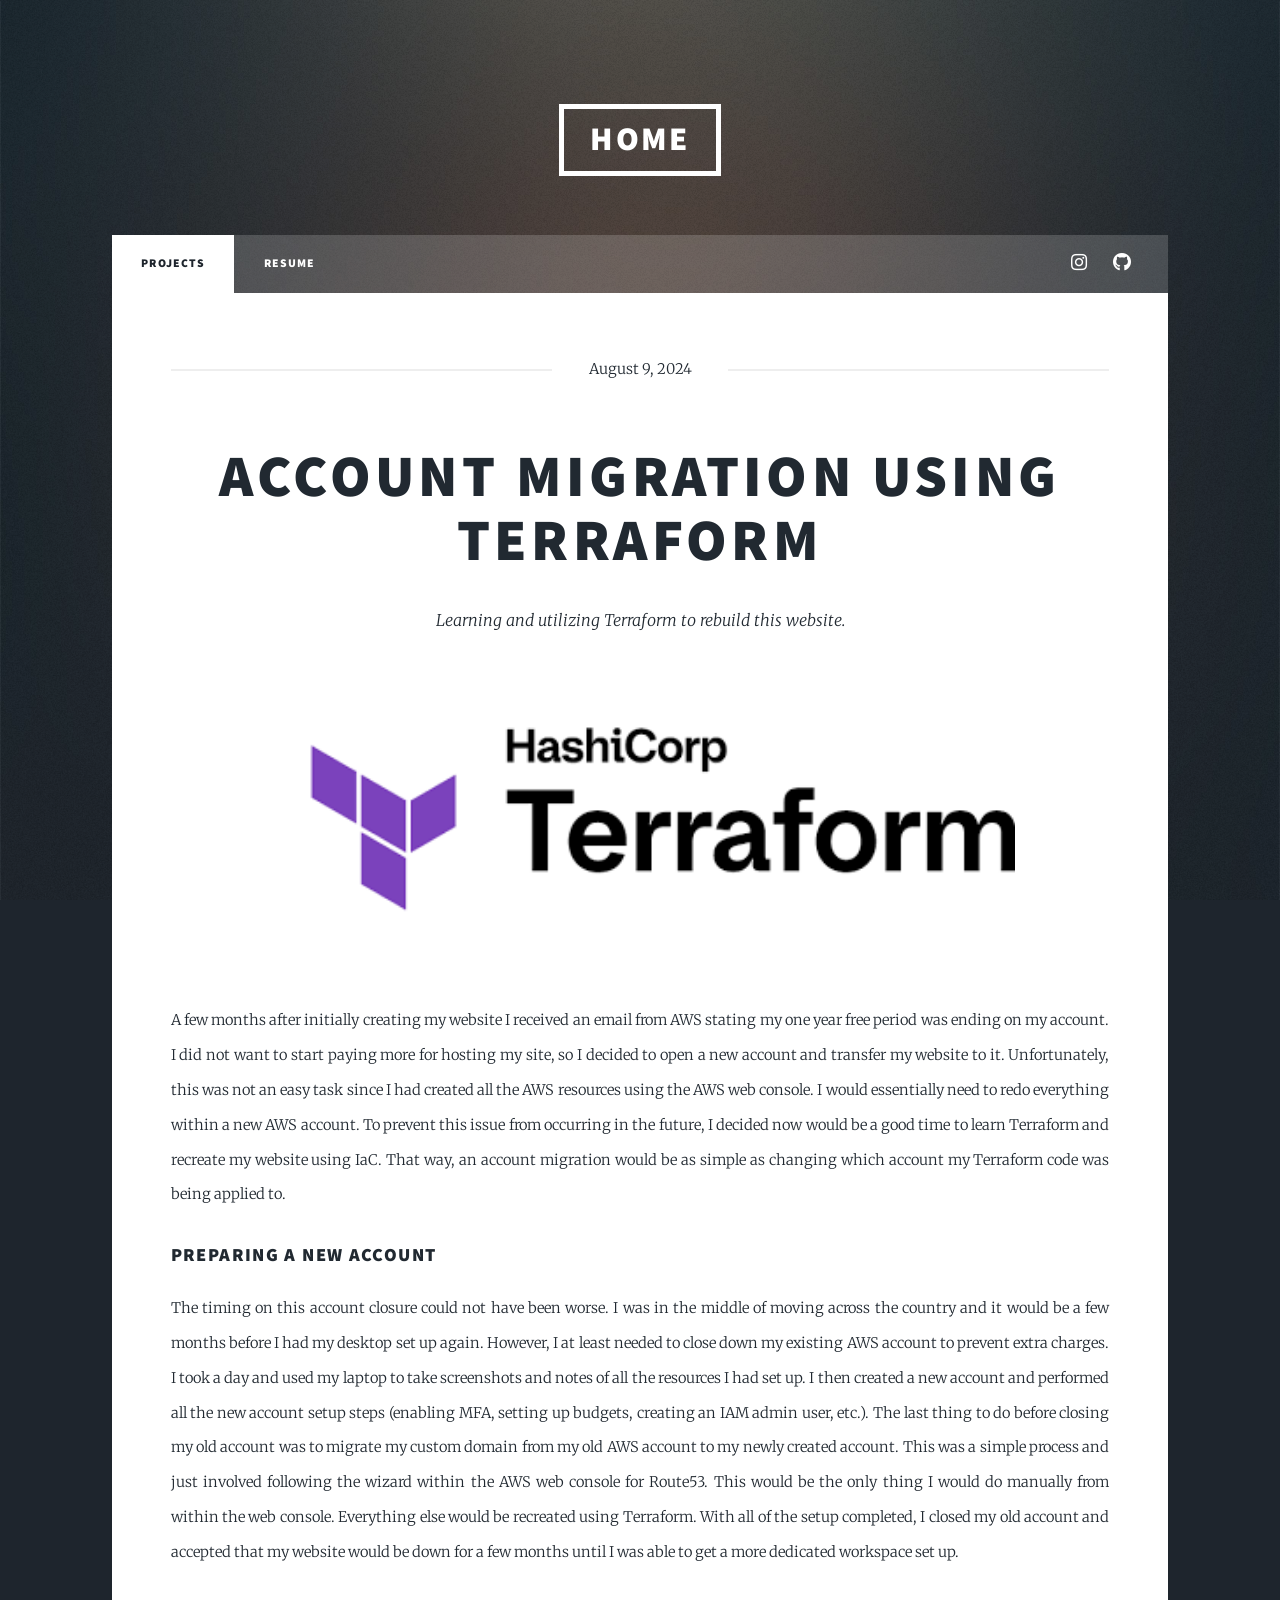
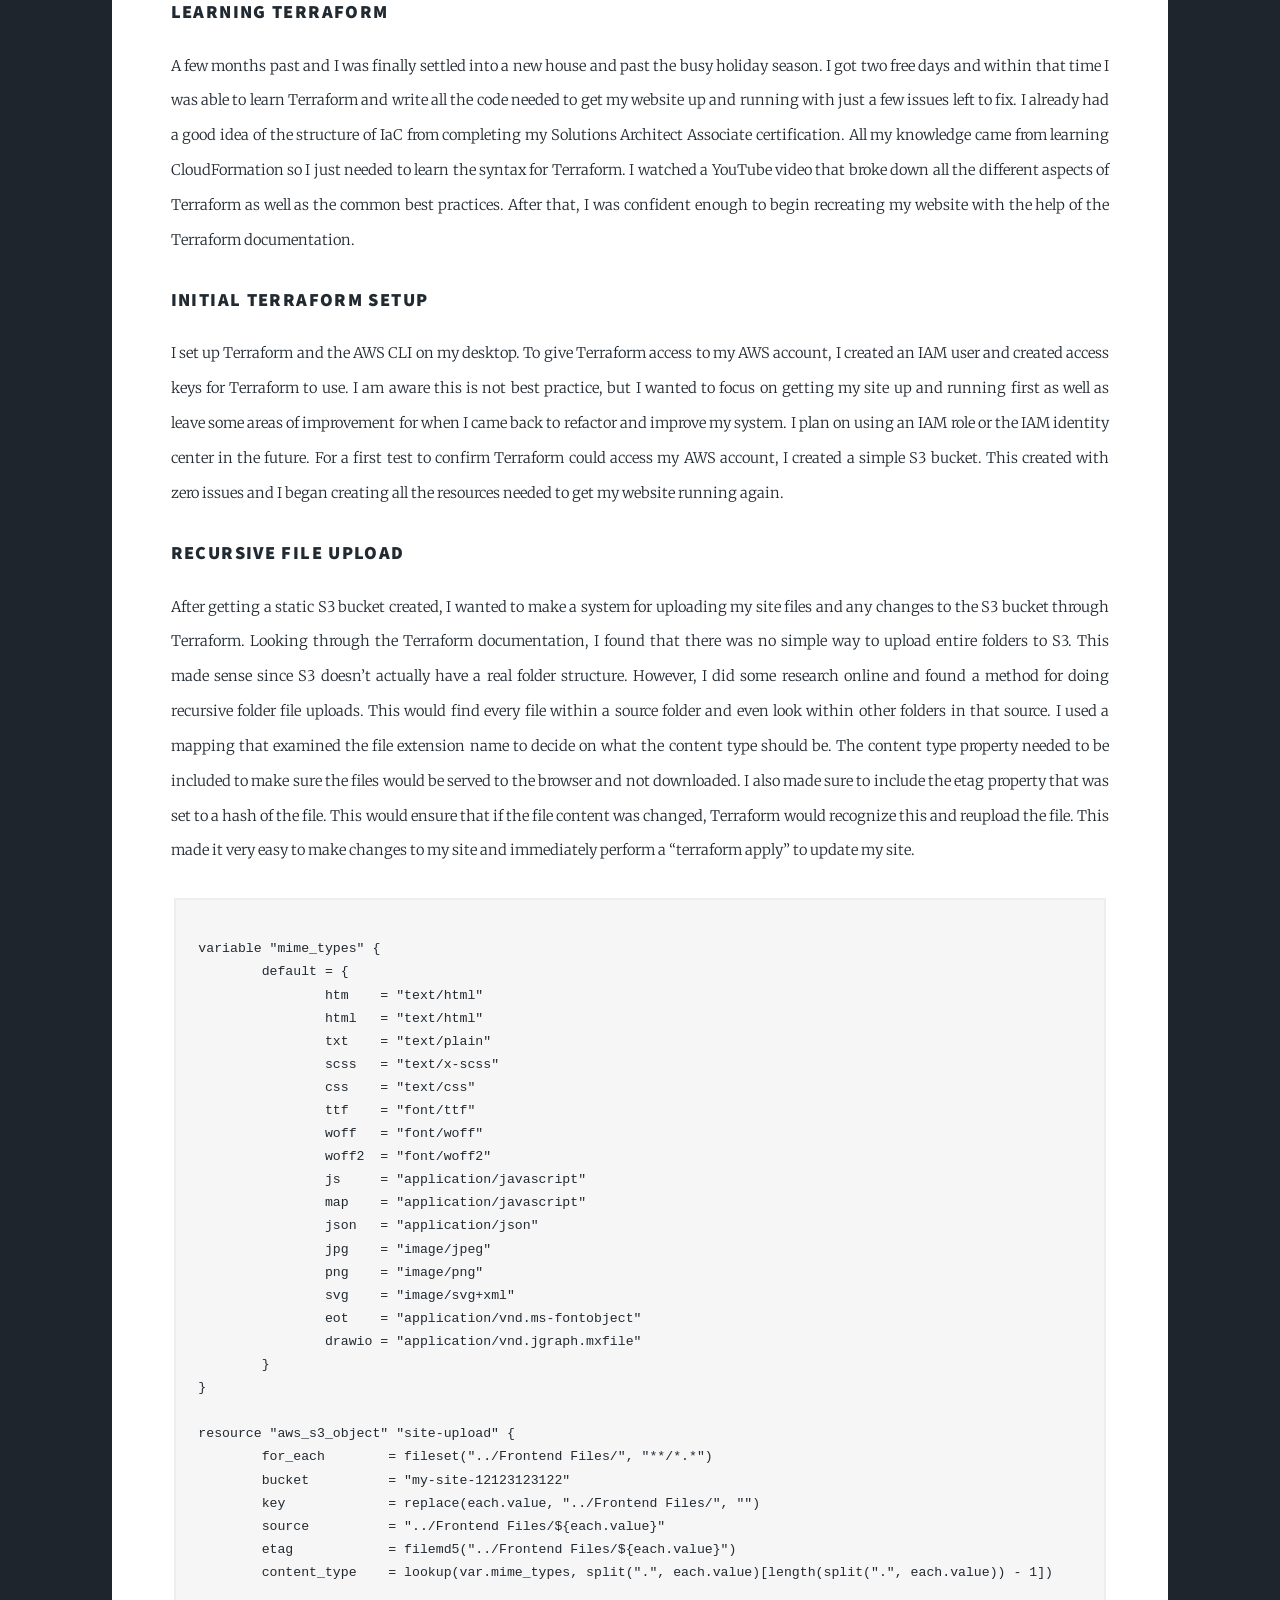
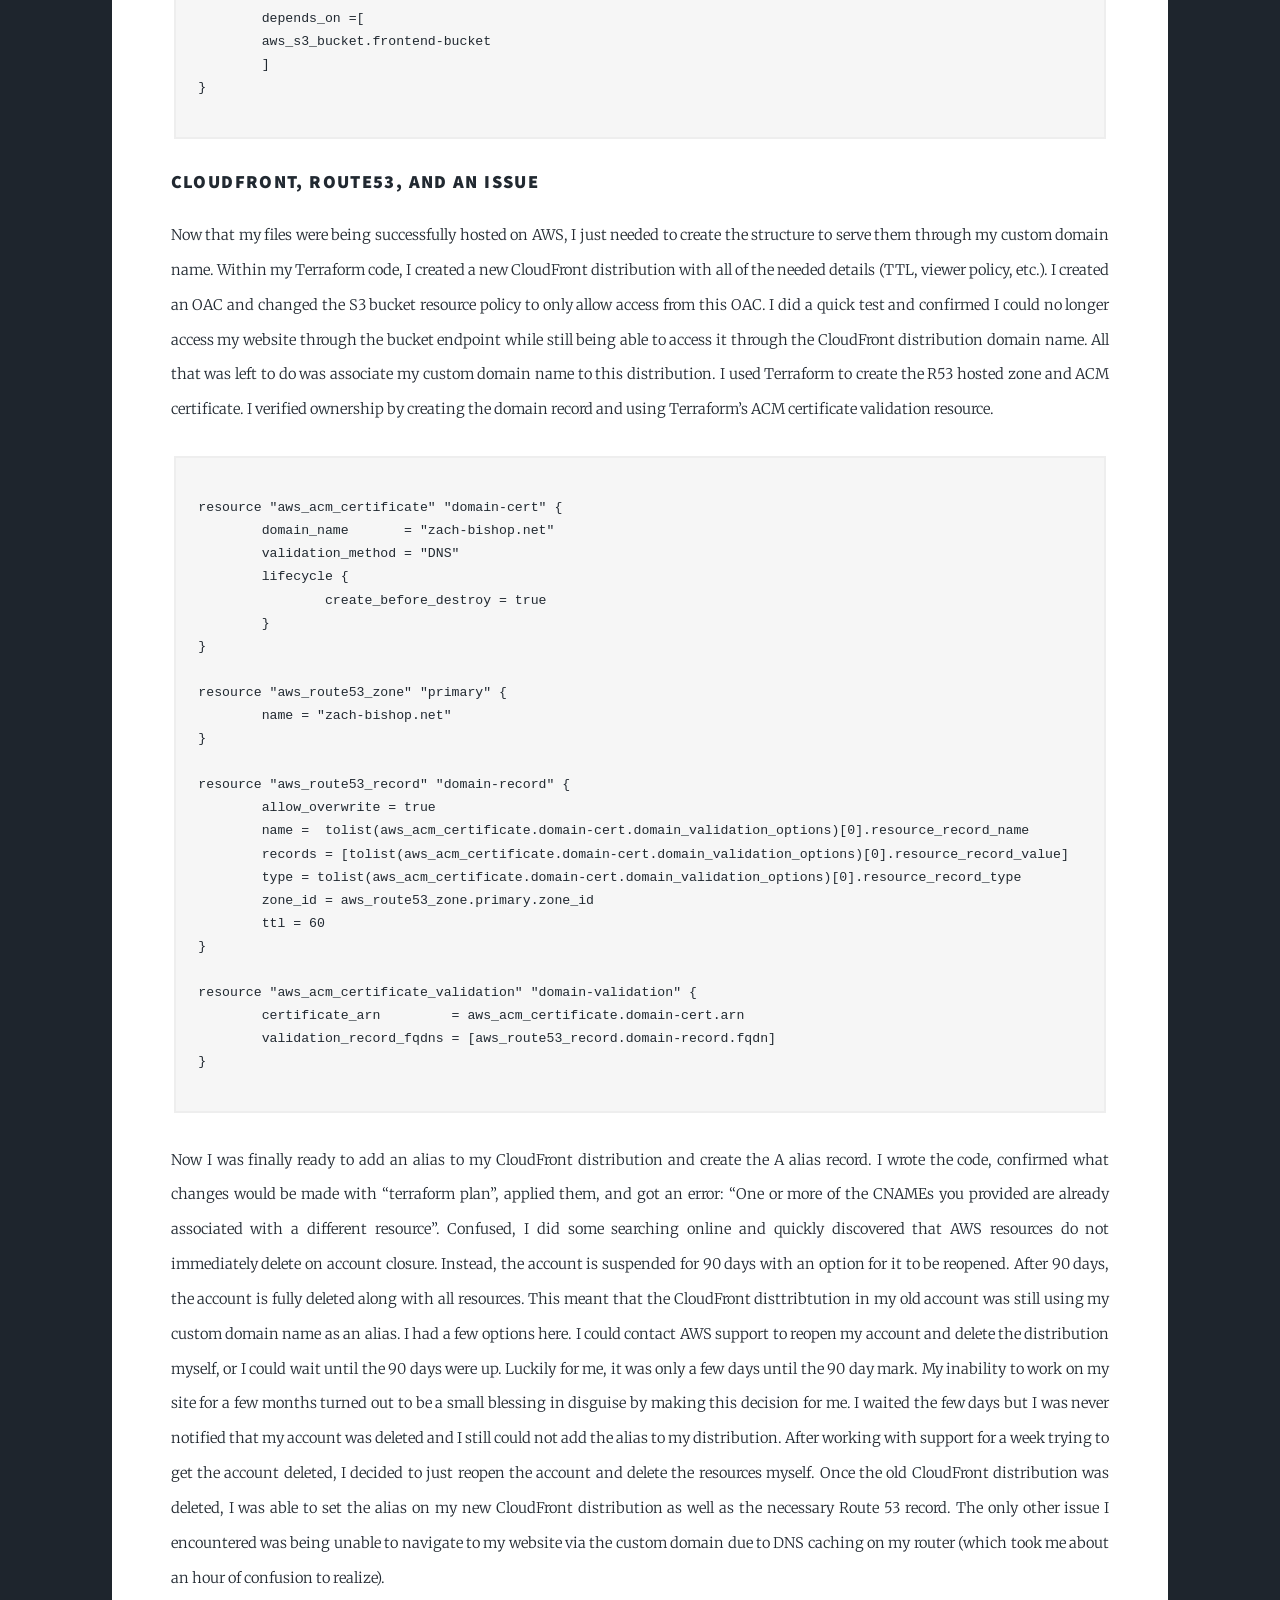
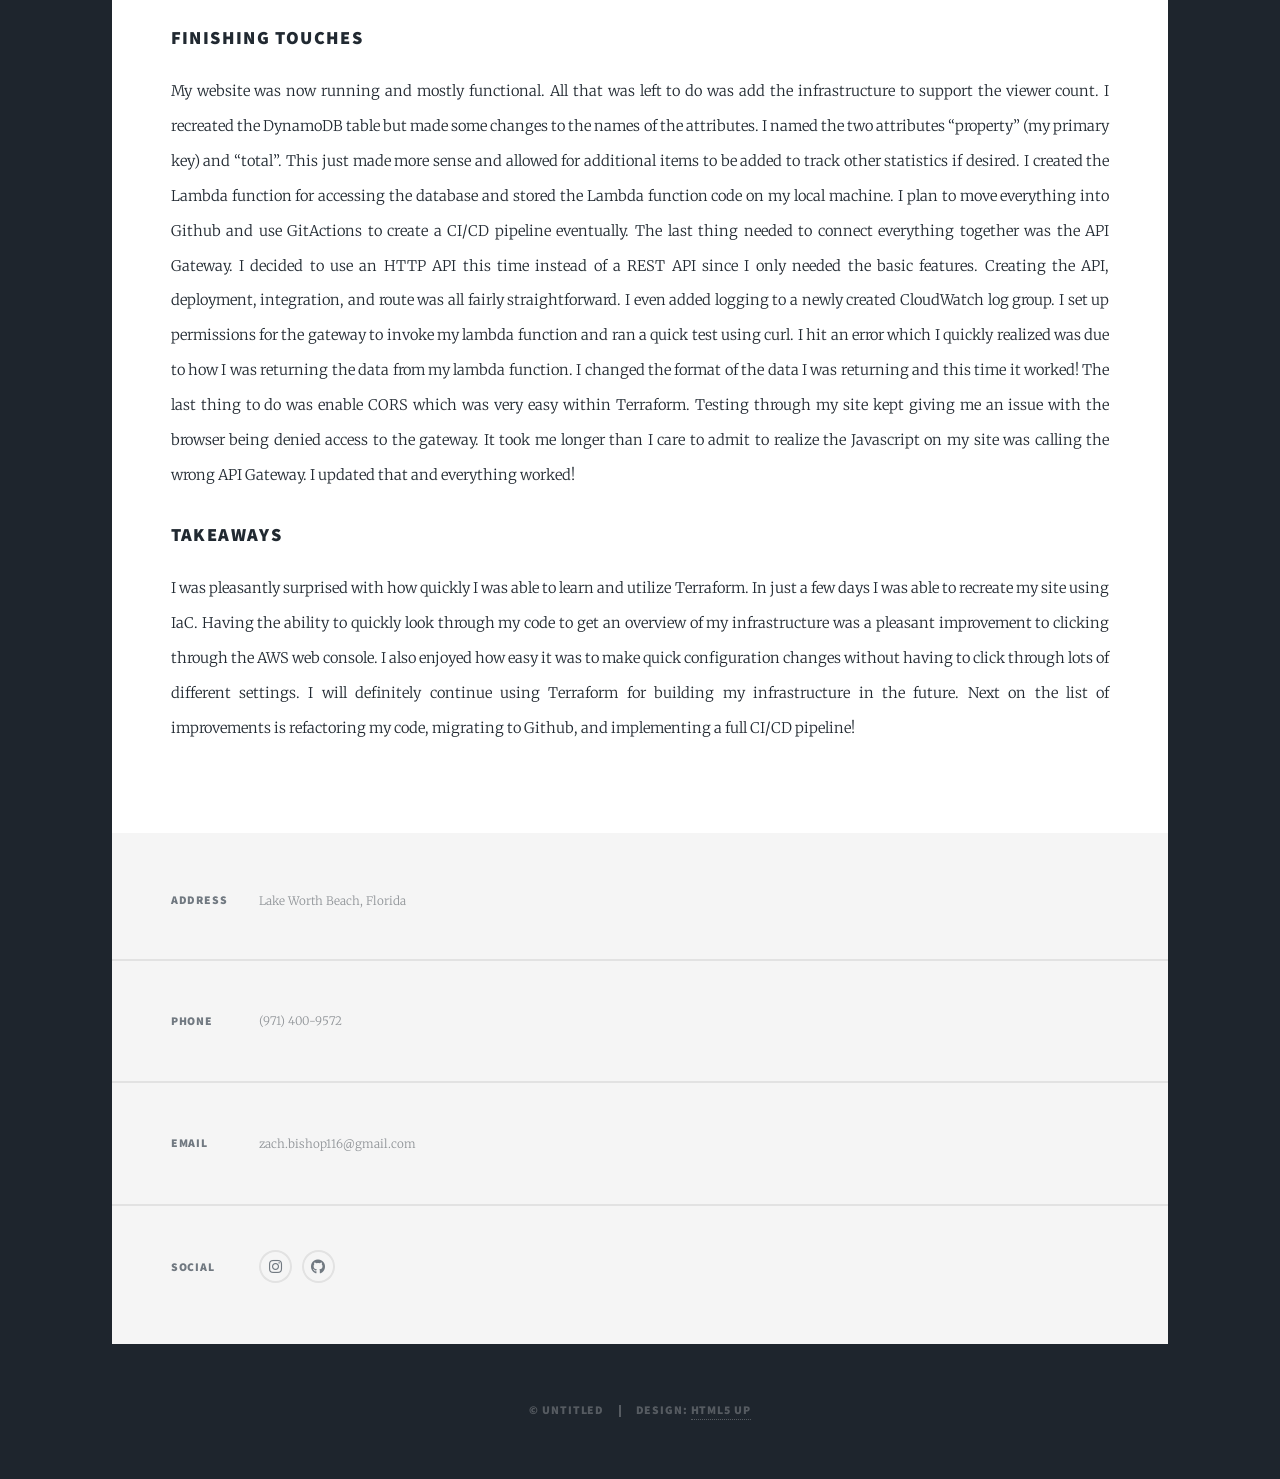
==== commit 149a5dac: "Added new CICD post, adjusted images on existing posts." ====
--- a/site/account_migration_post.html
+++ b/site/account_migration_post.html
@@ -43,6 +43,7 @@
 									<span class="date">August 9, 2024</span>
 									<h1>Account Migration Using Terraform</h1>
 									<p>Learning and utilizing Terraform to rebuild this website.</p>
+									<div class="image main" id="image"><img src="images/terraform_logo.png" alt="" /></div>
 								</header>
 
 
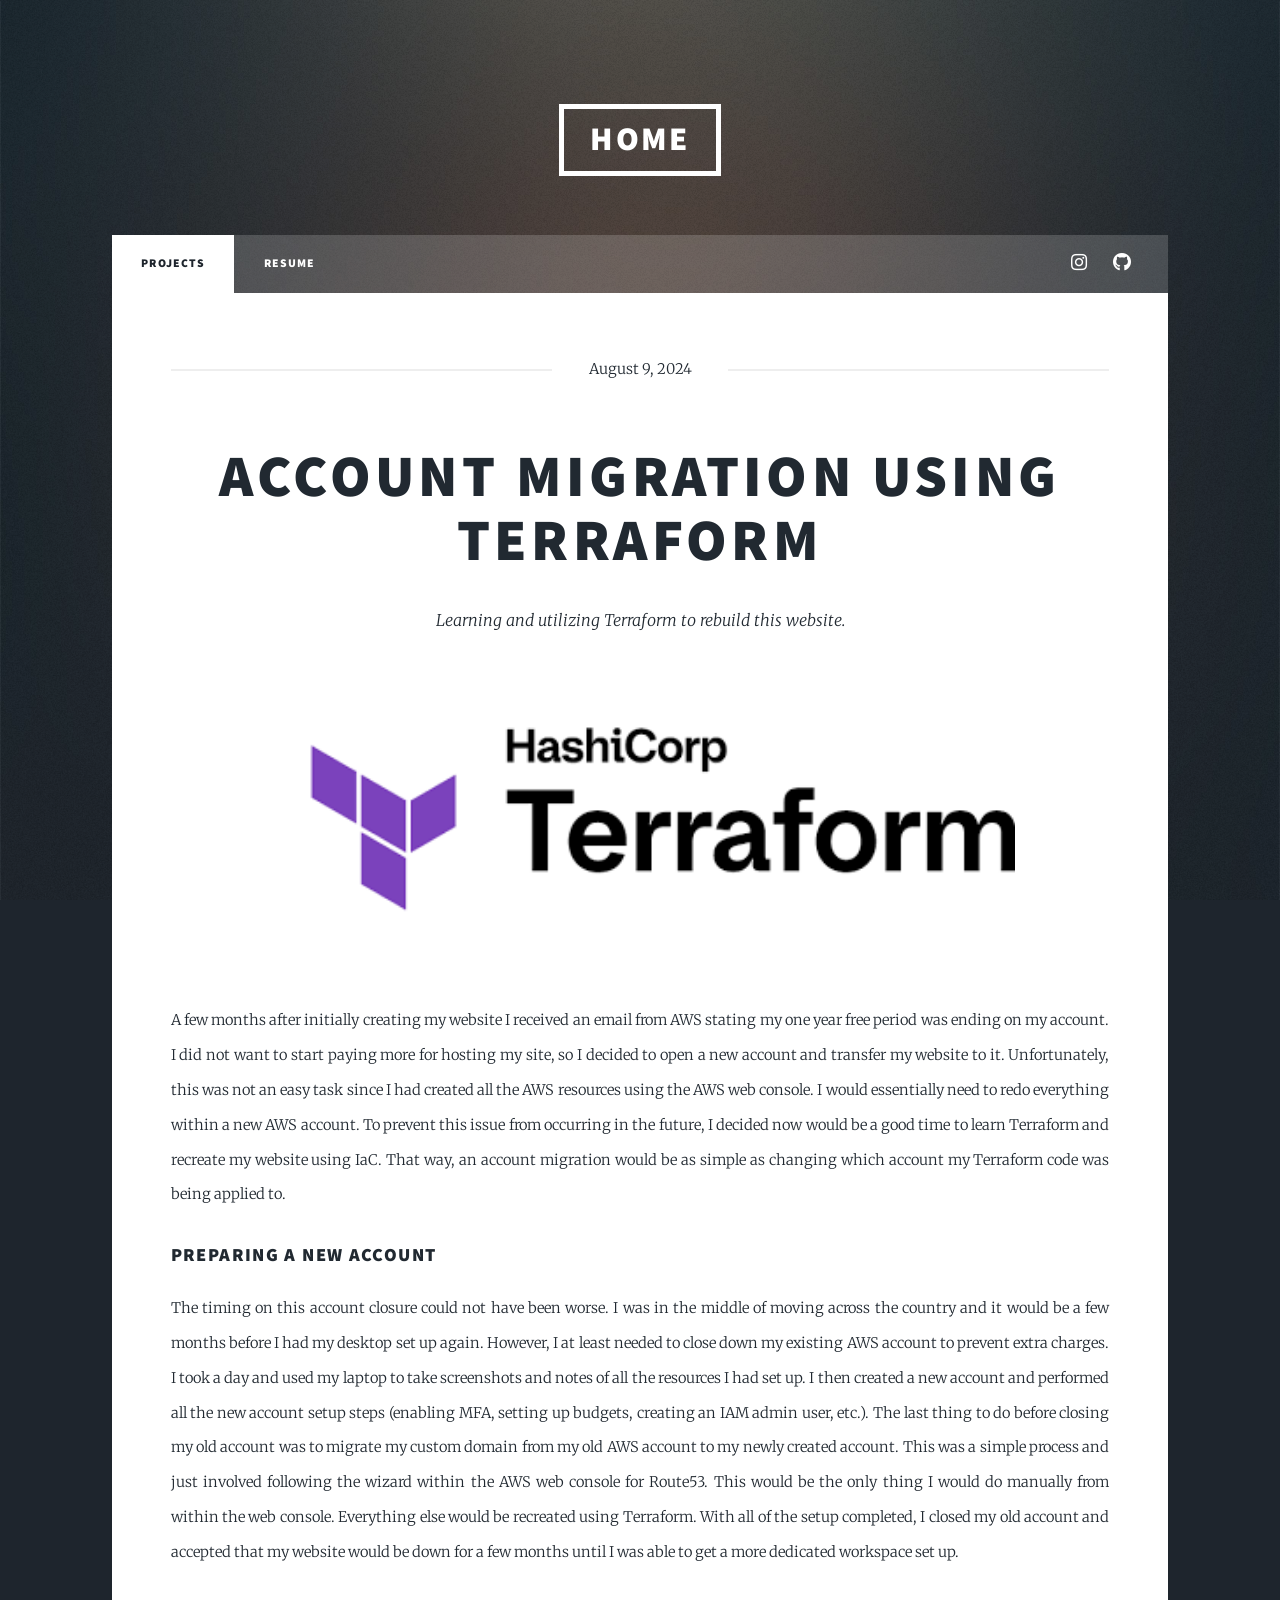
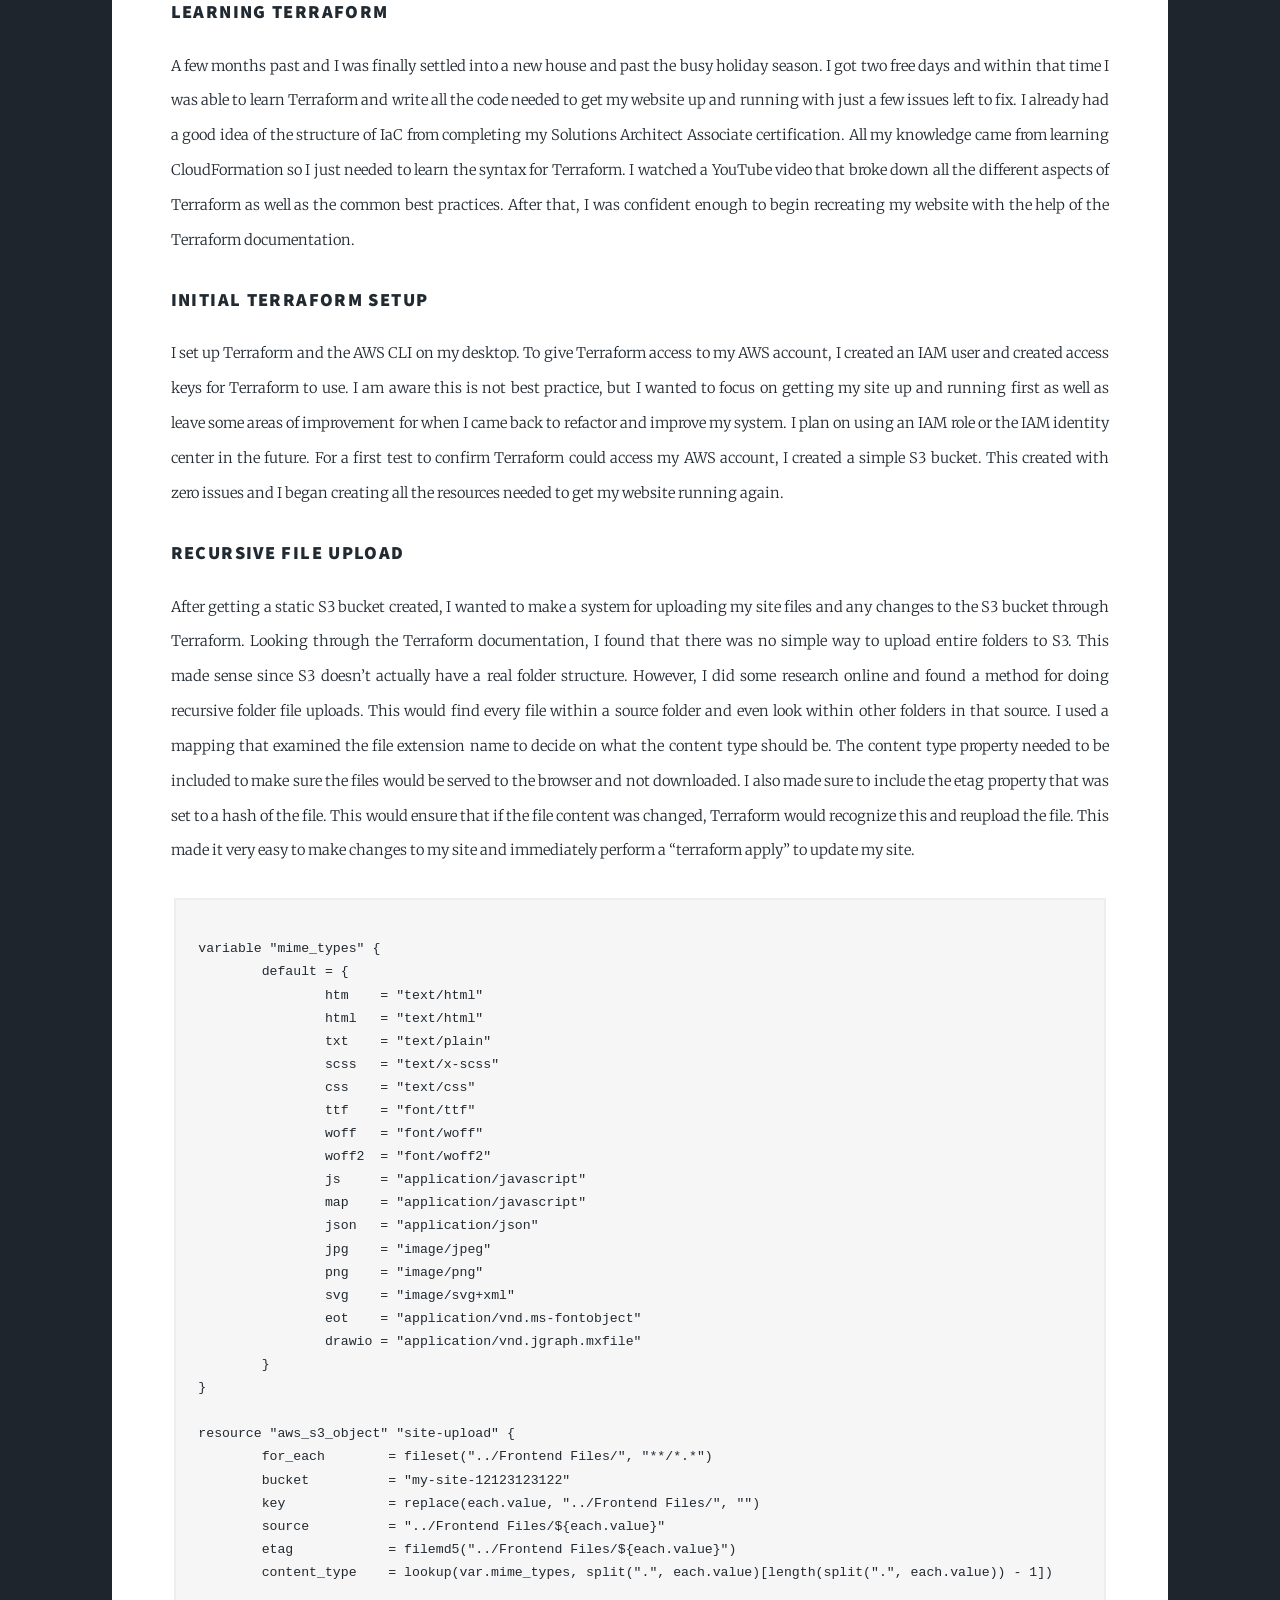
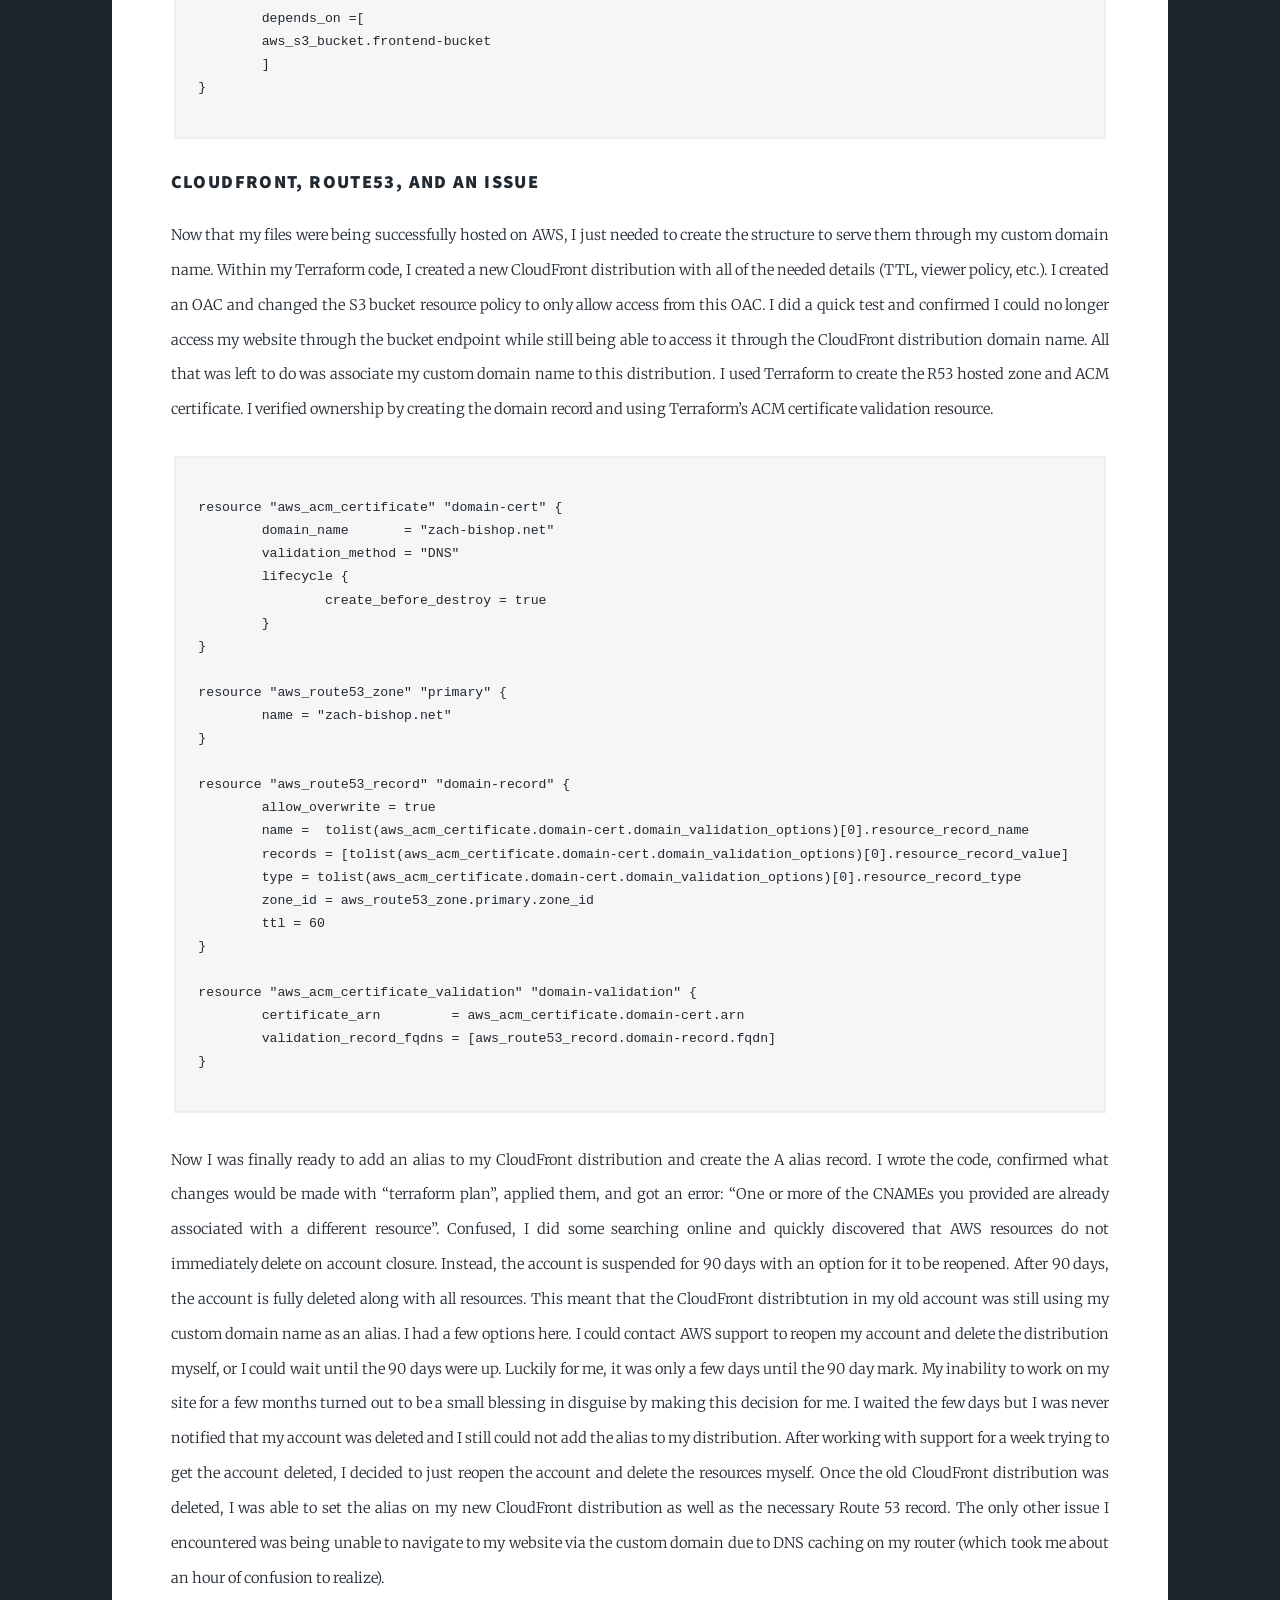
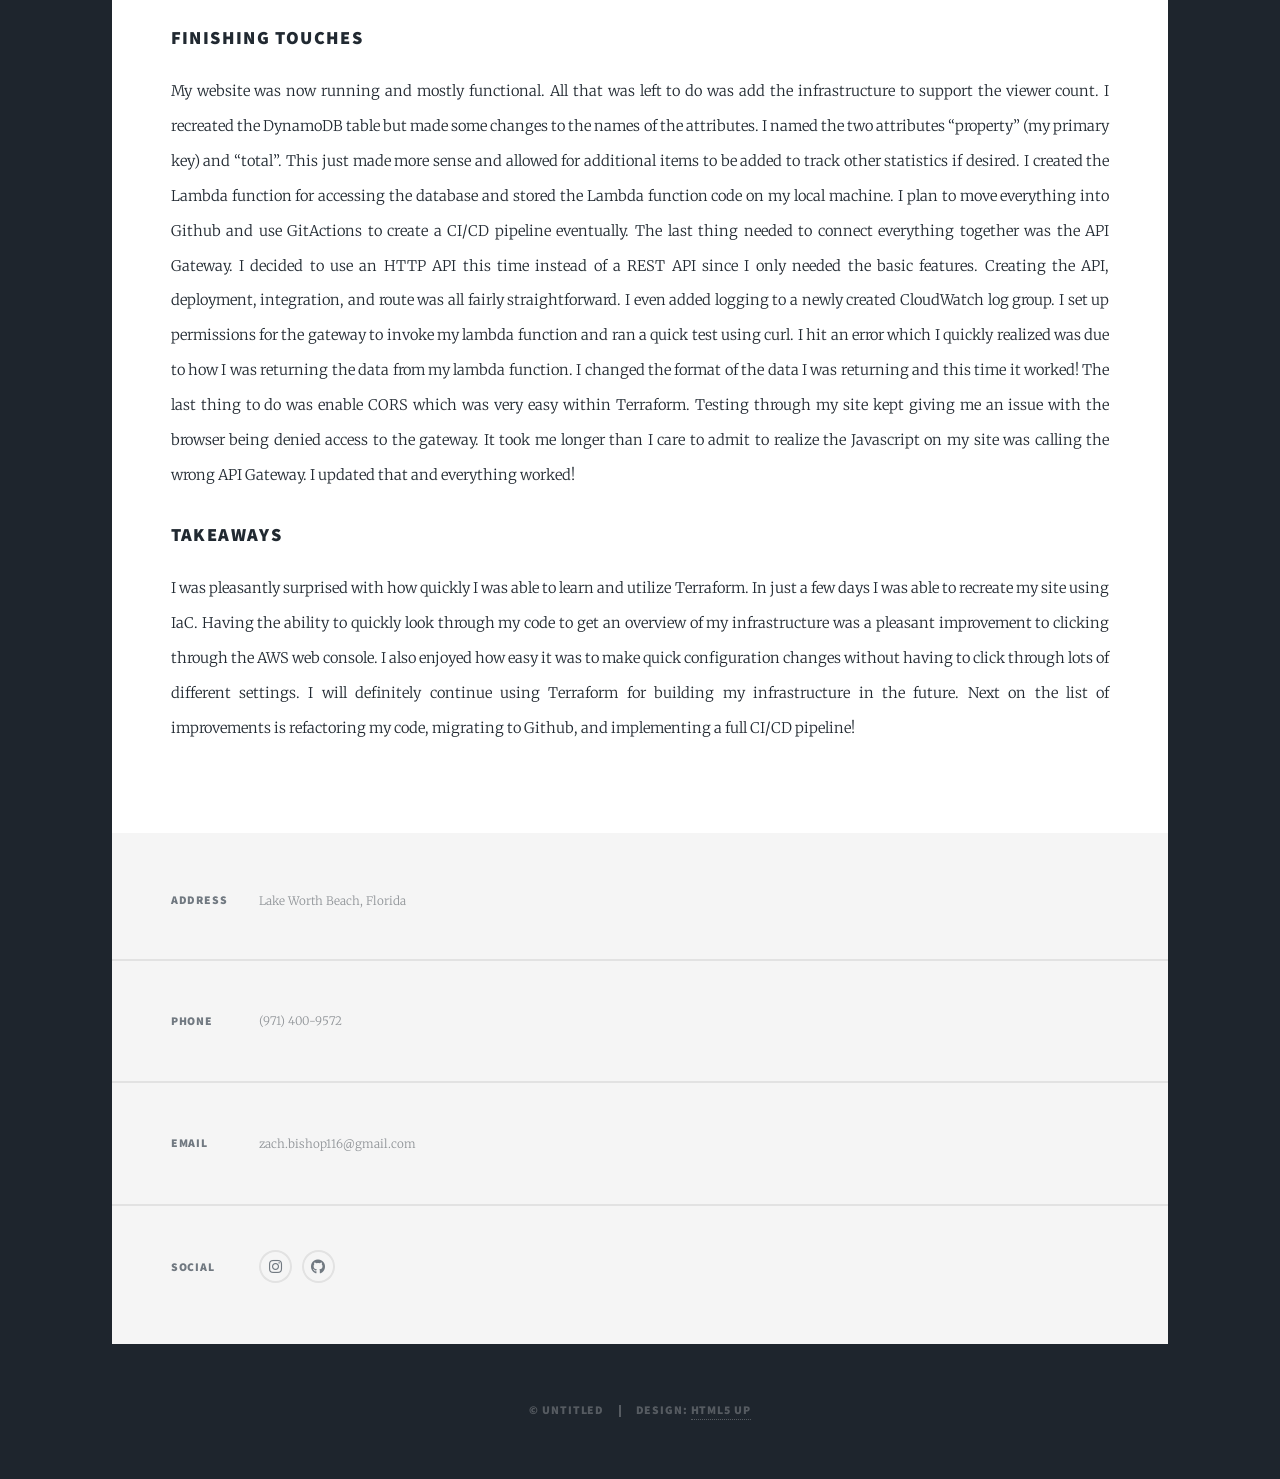
==== commit 5812c695: "Fix various typos in blog posts" ====
--- a/site/account_migration_post.html
+++ b/site/account_migration_post.html
@@ -51,7 +51,7 @@
 
 								<h3>Preparing a New Account</h3>
 								<p>The timing on this account closure could not have been worse. I was in the middle of moving across the country and it would be a few months before I had my desktop set up again. However, I at least needed to close down my existing AWS account to prevent extra charges. I took a day and used my laptop to take screenshots and notes of all the resources I had set up. I then created a new account and performed all the new account setup steps (enabling MFA, setting up budgets, creating an IAM admin user, etc.). The last thing to do before closing my old account was to migrate my custom domain from my old AWS account to my newly created account. This was a simple process and just involved following the wizard within the AWS web console for Route53. This would be the only thing I would do manually from within the web console. Everything else would be recreated using Terraform. With all of the setup completed, I closed my old account and accepted that my website would be down for a few months until I was able to get a more dedicated workspace set up.</p>
-								
+
 								<h3>Learning Terraform</h3>
 								<p>A few months past and I was finally settled into a new house and past the busy holiday season. I got two free days and within that time I was able to learn Terraform and write all the code needed to get my website up and running with just a few issues left to fix. I already had a good idea of the structure of IaC from completing my Solutions Architect Associate certification. All my knowledge came from learning CloudFormation so I just needed to learn the syntax for Terraform. I watched a YouTube video that broke down all the different aspects of Terraform as well as the common best practices. After that, I was confident enough to begin recreating my website with the help of the Terraform documentation.</p>
 
@@ -81,7 +81,7 @@
 		drawio = "application/vnd.jgraph.mxfile"
 	}
 }
-	
+
 resource "aws_s3_object" "site-upload" {
 	for_each        = fileset("../Frontend Files/", "**/*.*")
 	bucket          = "my-site-12123123122"
@@ -95,7 +95,7 @@
 	]
 }
 								</code></pre>
-								
+
 								<h3>CloudFront, Route53, and an Issue</h3>
 								<p>Now that my files were being successfully hosted on AWS, I just needed to create the structure to serve them through my custom domain name. Within my Terraform code, I created a new CloudFront distribution with all of the needed details (TTL, viewer policy, etc.). I created an OAC and changed the S3 bucket resource policy to only allow access from this OAC. I did a quick test and confirmed I could no longer access my website through the bucket endpoint while still being able to access it through the CloudFront distribution domain name. All that was left to do was associate my custom domain name to this distribution. I used Terraform to create the R53 hosted zone and ACM certificate. I verified ownership by creating the domain record and using Terraform’s ACM certificate validation resource.</p>
 								<pre><code>
@@ -106,11 +106,11 @@
 		create_before_destroy = true
 	}
 }
-	
+
 resource "aws_route53_zone" "primary" {
 	name = "zach-bishop.net"
 }
-	
+
 resource "aws_route53_record" "domain-record" {
 	allow_overwrite = true
 	name =  tolist(aws_acm_certificate.domain-cert.domain_validation_options)[0].resource_record_name
@@ -119,13 +119,13 @@
 	zone_id = aws_route53_zone.primary.zone_id
 	ttl = 60
 }
-	
+
 resource "aws_acm_certificate_validation" "domain-validation" {
 	certificate_arn         = aws_acm_certificate.domain-cert.arn
 	validation_record_fqdns = [aws_route53_record.domain-record.fqdn]
 }
 								</code></pre>
-								<p>Now I was finally ready to add an alias to my CloudFront distribution and create the A alias record. I wrote the code, confirmed what changes would be made with “terraform plan”, applied them, and got an error: “One or more of the CNAMEs you provided are already associated with a different resource”. Confused, I did some searching online and quickly discovered that AWS resources do not immediately delete on account closure. Instead, the account is suspended for 90 days with an option for it to be reopened. After 90 days, the account is fully deleted along with all resources. This meant that the CloudFront disttribtution in my old account was still using my custom domain name as an alias. I had a few options here. I could contact AWS support to reopen my account and delete the distribution myself, or I could wait until the 90 days were up. Luckily for me, it was only a few days until the 90 day mark. My inability to work on my site for a few months turned out to be a small blessing in disguise by making this decision for me. I waited the few days but I was never notified that my account was deleted and I still could not add the alias to my distribution. After working with support for a week trying to get the account deleted, I decided to just reopen the account and delete the resources myself. Once the old CloudFront distribution was deleted, I was able to set the alias on my new CloudFront distribution as well as the necessary Route 53 record. The only other issue I encountered was being unable to navigate to my website via the custom domain due to DNS caching on my router (which took me about an hour of confusion to realize).</p>
+								<p>Now I was finally ready to add an alias to my CloudFront distribution and create the A alias record. I wrote the code, confirmed what changes would be made with “terraform plan”, applied them, and got an error: “One or more of the CNAMEs you provided are already associated with a different resource”. Confused, I did some searching online and quickly discovered that AWS resources do not immediately delete on account closure. Instead, the account is suspended for 90 days with an option for it to be reopened. After 90 days, the account is fully deleted along with all resources. This meant that the CloudFront distribtution in my old account was still using my custom domain name as an alias. I had a few options here. I could contact AWS support to reopen my account and delete the distribution myself, or I could wait until the 90 days were up. Luckily for me, it was only a few days until the 90 day mark. My inability to work on my site for a few months turned out to be a small blessing in disguise by making this decision for me. I waited the few days but I was never notified that my account was deleted and I still could not add the alias to my distribution. After working with support for a week trying to get the account deleted, I decided to just reopen the account and delete the resources myself. Once the old CloudFront distribution was deleted, I was able to set the alias on my new CloudFront distribution as well as the necessary Route 53 record. The only other issue I encountered was being unable to navigate to my website via the custom domain due to DNS caching on my router (which took me about an hour of confusion to realize).</p>
 
 								<h3>Finishing Touches</h3>
 								<p>My website was now running and mostly functional. All that was left to do was add the infrastructure to support the viewer count. I recreated the DynamoDB table but made some changes to the names of the attributes. I named the two attributes “property” (my primary key) and “total”. This just made more sense and allowed for additional items to be added to track other statistics if desired. I created the Lambda function for accessing the database and stored the Lambda function code on my local machine. I plan to move everything into Github and use GitActions to create a CI/CD pipeline eventually. The last thing needed to connect everything together was the API Gateway. I decided to use an HTTP API this time instead of a REST API since I only needed the basic features. Creating the API, deployment, integration, and route was all fairly straightforward. I even added logging to a newly created CloudWatch log group. I set up permissions for the gateway to invoke my lambda function and ran a quick test using curl. I hit an error which I quickly realized was due to how I was returning the data from my lambda function. I changed the format of the data I was returning and this time it worked! The last thing to do was enable CORS which was very easy within Terraform. Testing through my site kept giving me an issue with the browser being denied access to the gateway. It took me longer than I care to admit to realize the Javascript on my site was calling the wrong API Gateway. I updated that and everything worked!</p>
